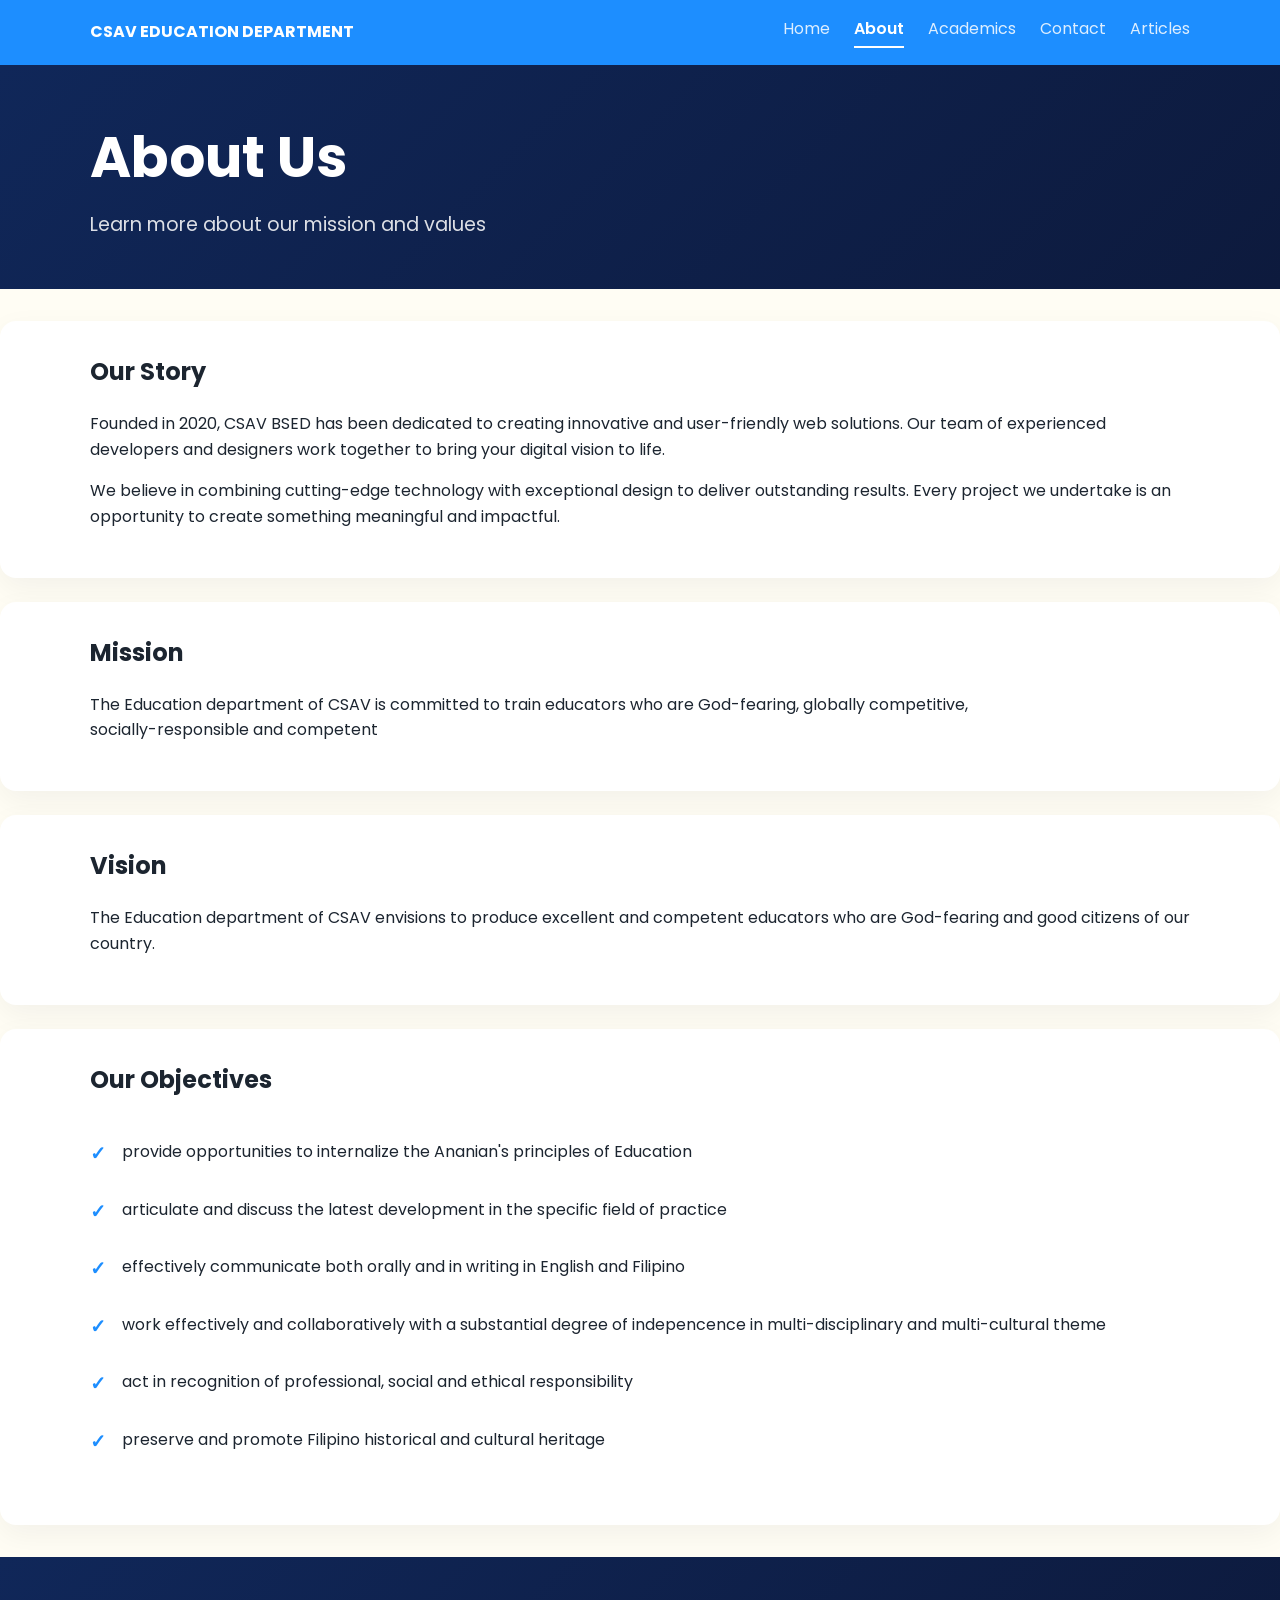
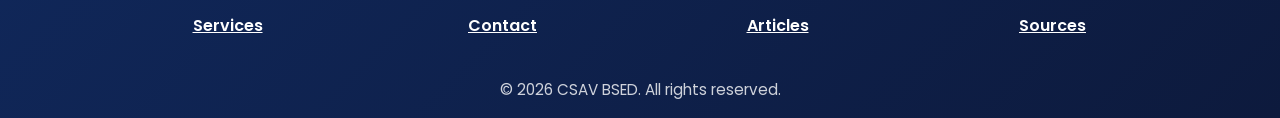
==== Webdesign/about.html @ c7658f89 "ADDED FOOTER AND EDITED THE HOMEPAGR" ====
<!DOCTYPE html>
<html lang="en">
<head>
  <meta charset="UTF-8" />
  <meta name="viewport" content="width=device-width, initial-scale=1.0" />
  
  <title>About Us | CSAV BSED</title>
  <link rel="stylesheet" href="styles.css" />
</head>
<body>


  <header class="header">
    <div class="container header__inner">
      <a href="index.html" class="header__logo">CSAV EDUCATION DEPARTMENT</a>
      <nav class="header__nav">
        <a href="index.html">Home</a>
        <a href="about.html" class="active">About</a>
        <a href="academics.html">Academics</a>
        <a href="contact.html">Contact</a>
        <a href="articles.html">Articles</a>
      </nav>
    </div>
  </header>

  <main>
    <section class="page-hero">
      <div class="container">
        <h1>About Us</h1>
        <p class="page-hero__subtitle">Learn more about our mission and values</p>
      </div>
    </section>

    <section class="section">
      <div class="container">
        <h2>Our Story</h2>
        <p>Founded in 2020, CSAV BSED has been dedicated to creating innovative and user-friendly web solutions. Our team of experienced developers and designers work together to bring your digital vision to life.</p>
        <p>We believe in combining cutting-edge technology with exceptional design to deliver outstanding results. Every project we undertake is an opportunity to create something meaningful and impactful.</p>
      </div>
    </section>

    <section class="section">
      <div class="container">
        <h2>Mission</h2>
        <p>The Education department of CSAV is committed to train educators who are God-fearing, globally competitive,<br> socially-responsible and competent</p>
      </div>
    </section>



    <section class="section">
      <div class="container">
        <h2>Vision</h2>
        <p>The Education department of CSAV envisions to produce excellent and competent educators who are God-fearing and good citizens of our country.</p>
      </div>
    </section>
  </main>

      <section class="section">
      <div class="container">
        <h2>Our Objectives</h2>
        <ul class="values-list">
          <li>provide opportunities to internalize the Ananian's principles of Education</li>
          <li>articulate and discuss the latest development in the specific field of practice</li>
          <li>effectively communicate both orally and in writing in English and Filipino</li>
          <li> work effectively and collaboratively with a substantial degree of indepencence in multi-disciplinary and multi-cultural theme
</li>
<li>act in recognition of professional, social and ethical responsibility</li>
<li>preserve and promote Filipino historical and cultural heritage</li>
        </ul>
      </div>
    </section>

  <footer class="footer">
    <div class="container">
      <nav class="footer__nav" aria-label="Footer navigation">
        <a href="index.html#services">Services</a>
        <a href="contact.html">Contact</a>
        <a href="articles.html">Articles</a>
        <a href="sources.html">Sources</a>
      </nav>
      <p class="footer__copy">&copy; 2026 CSAV BSED. All rights reserved.</p>
    </div>
  </footer>
</body>
</html>
---- Webdesign/styles.css ----
@import url('https://fonts.googleapis.com/css2?family=Poppins:wght@400;600;700&display=swap');

:root {
  --bg: #FFFDF4;
  --surface: #ffffff;
  --text: #1c2530;
  --muted: #6b7280;
  --accent: #1D8EFF;
  --secondary: #102759;
}

* {
  box-sizing: border-box;
}

body {
  margin: 0;
  font-family: 'Poppins', 'Futura', -apple-system, BlinkMacSystemFont, sans-serif;
  background: var(--bg);
  color: var(--text);
  line-height: 1.6;
}

.container {
  width: min(1100px, calc(100% - 2rem));
  margin: 0 auto;
}


.header {
  background: var(--accent);
  border-bottom: 1px solid var(--accent);
  position: sticky;
  top: 0;
  z-index: 10;
}

.header__inner {
  display: flex;
  align-items: center;
  justify-content: space-between;
  padding: 1rem 0;
}

.header__logo {
  font-weight: 700;
  color: #ffffff;
  text-decoration: none;
}

.header__nav {
  display: flex;
  gap: 1.5rem;
}

.header__nav a {
  color: rgba(255, 255, 255, 0.85);
  text-decoration: none;
  transition: color 0.2s ease;
}

.header__nav a:hover {
  color: #ffffff;
}

.header__nav a.active {
  color: #ffffff;
  font-weight: 600;
  border-bottom: 2px solid #ffffff;
  padding-bottom: 0.25rem;
}

.hero {
  padding: 5rem 0 3rem;
  text-align: center;
}

.hero h1 {
  margin: 0 0 1rem;
  font-size: clamp(2.5rem, 5vw, 4rem);
}

.hero__subtitle {
  margin: 0 0 1.5rem;
  font-size: 1.5rem;
  color: var(--accent);
  font-weight: 600;
}

.hero__description {
  color: var(--muted);
  max-width: 720px;
  margin: 0 auto 1rem;
  font-size: 1.1rem;
}

.hero__body {
  color: var(--muted);
  max-width: 720px;
  margin: 0 auto;
  font-size: 1rem;
  line-height: 1.8;
}

.banner-carousel {
  width: 100%;
  position: relative;
  overflow: hidden;
}

.carousel-container {
  position: relative;
  width: 100%;
  max-height: 600px;
  background: #000;
}

.carousel-slide {
  display: none;
  width: 100%;
  animation: fadeIn 0.8s ease-in-out;
}

.carousel-slide.active {
  display: block;
}

.carousel-slide img {
  width: 100%;
  height: 600px;
  object-fit: cover;
  display: block;
}

@keyframes fadeIn {
  from {
    opacity: 0;
  }
  to {
    opacity: 1;
  }
}

.carousel-control {
  position: absolute;
  top: 50%;
  transform: translateY(-50%);
  background: rgba(255, 255, 255, 0.7);
  color: #000;
  border: none;
  font-size: 1.5rem;
  padding: 1rem 1.2rem;
  cursor: pointer;
  user-select: none;
  transition: background-color 0.3s ease;
  z-index: 5;
}

.carousel-control:hover {
  background: rgba(255, 255, 255, 0.9);
}

.carousel-prev {
  left: 1rem;
}

.carousel-next {
  right: 1rem;
}

.carousel-indicators {
  position: absolute;
  bottom: 1.5rem;
  left: 50%;
  transform: translateX(-50%);
  display: flex;
  gap: 0.75rem;
  z-index: 5;
}

.dot {
  width: 12px;
  height: 12px;
  border-radius: 50%;
  background: rgba(255, 255, 255, 0.6);
  cursor: pointer;
  transition: background-color 0.3s ease;
}

.dot.active {
  background: rgba(255, 255, 255, 1);
}

.section {
  background: var(--surface);
  margin: 1.5rem 0;
  padding: 2rem;
  border-radius: 16px;
  box-shadow: 0 10px 30px rgba(15, 23, 42, 0.05);
}

.section h2 {
  margin-top: 0;
}

.page-hero,
.footer {
  background: linear-gradient(135deg, var(--secondary) 0%, #0d1a3d 100%);
  color: white;
  padding: 3rem 0;
}

.page-hero {
  margin-bottom: 2rem;
}

.page-hero h1 {
  margin: 0 0 0.5rem;
  font-size: clamp(2rem, 5vw, 3.5rem);
  color: white;
}

.page-hero__subtitle {
  margin: 0;
  font-size: 1.2rem;
  opacity: 0.95;
  font-weight: 400;
  color: rgba(255, 255, 255, 0.9);
}

.values-list {
  list-style: none;
  padding: 0;
  margin: 1.5rem 0;
}

.values-list li {
  padding: 1rem 0;
  padding-left: 2rem;
  position: relative;
}

.values-list li::before {
  content: '✓';
  position: absolute;
  left: 0;
  color: var(--accent);
  font-weight: bold;
  font-size: 1.2rem;
}

.contact-content {
  display: grid;
  grid-template-columns: 2fr 1fr;
  gap: 3rem;
}

.contact-form-wrapper {
  background: var(--surface);
  padding: 2rem;
  border-radius: 8px;
  box-shadow: 0 2px 8px rgba(0, 0, 0, 0.05);
}

.contact-form {
  display: flex;
  flex-direction: column;
  gap: 1.5rem;
}

.form-group {
  display: flex;
  flex-direction: column;
}

.form-group label {
  margin-bottom: 0.5rem;
  font-weight: 600;
  color: var(--text);
}

.form-group input,
.form-group textarea {
  padding: 0.75rem;
  border: 1px solid #e5e7eb;
  border-radius: 8px;
  font-family: inherit;
  font-size: 0.95rem;
  transition: border-color 0.2s ease;
}

.form-group input:focus,
.form-group textarea:focus {
  outline: none;
  border-color: var(--accent);
  box-shadow: 0 0 0 3px rgba(37, 99, 235, 0.1);
}

.contact-info {
  background: var(--surface);
  padding: 2rem;
  border-radius: 8px;
  box-shadow: 0 2px 8px rgba(0, 0, 0, 0.05);
}

.contact-info h2 {
  margin-top: 0;
}

.contact-detail {
  margin-bottom: 2rem;
}

.contact-detail h3 {
  margin: 0 0 0.5rem;
  color: var(--accent);
  font-size: 1rem;
}

.contact-detail p {
  margin: 0;
  color: var(--muted);
}

.contact-detail a {
  color: var(--accent);
  text-decoration: none;
}

.contact-detail a:hover {
  text-decoration: underline;
}

.btn {
  padding: 0.75rem 1.5rem;
  border: none;
  border-radius: 8px;
  font-weight: 600;
  cursor: pointer;
  transition: all 0.2s ease;
  display: inline-block;
  text-align: center;
}

.btn--primary {
  background: var(--accent);
  color: white;
}

.btn--primary:hover {
  background-color: var(--secondary);
  transform: translateY(-2px);
  box-shadow: 0 4px 12px rgba(16, 39, 89, 0.3);
}

.articles-wrapper {
  display: grid;
  grid-template-columns: 250px 1fr;
  gap: 2rem;
  margin: 2rem 0;
}

.articles-sidebar {
  background: var(--surface);
  padding: 1.5rem;
  border-radius: 8px;
  height: fit-content;
  box-shadow: 0 2px 8px rgba(0, 0, 0, 0.05);
}

.articles-sidebar h3 {
  margin-top: 0;
  font-size: 1.1rem;
}

.articles-nav__list {
  list-style: none;
  padding: 0;
  margin: 0;
}

.articles-nav__link {
  display: block;
  padding: 0.75rem 0;
  color: var(--muted);
  text-decoration: none;
  transition: color 0.2s ease;
  border-left: 3px solid transparent;
  padding-left: 0.75rem;
}

.articles-nav__link:hover,
.articles-nav__link.active {
  color: var(--accent);
  border-left-color: var(--accent);
}

.articles-sidebar__section {
  margin-top: 2rem;
  padding-top: 2rem;
  border-top: 1px solid #e5e7eb;
}

.recent-posts {
  list-style: none;
  padding: 0;
  margin: 0;
}

.recent-posts li {
  margin-bottom: 0.75rem;
}

.recent-posts a {
  color: var(--accent);
  text-decoration: none;
  font-size: 0.9rem;
  transition: color 0.2s ease;
}

.recent-posts a:hover {
  color: #1d4ed8;
}

.articles-main {
  display: flex;
  flex-direction: column;
  gap: 1.5rem;
}

.article-card {
  background: var(--surface);
  padding: 2rem;
  border-radius: 8px;
  box-shadow: 0 2px 8px rgba(0, 0, 0, 0.05);
  transition: box-shadow 0.2s ease, transform 0.2s ease;
}

.article-card:hover {
  box-shadow: 0 8px 16px rgba(0, 0, 0, 0.1);
  transform: translateY(-2px);
}

.article-card__header {
  margin-bottom: 1rem;
}

.article-card__title {
  margin: 0 0 0.5rem;
  font-size: 1.5rem;
  color: var(--text);
}

.article-card__meta {
  display: flex;
  gap: 1rem;
  font-size: 0.85rem;
}

.article-card__date {
  color: var(--muted);
}

.article-card__category {
  background: rgba(37, 99, 235, 0.1);
  color: var(--accent);
  padding: 0.25rem 0.75rem;
  border-radius: 4px;
  font-weight: 600;
}

.article-card__excerpt {
  color: var(--muted);
  margin: 1rem 0;
  line-height: 1.7;
}

.article-card__link {
  color: var(--accent);
  text-decoration: none;
  font-weight: 600;
  transition: color 0.2s ease;
}

.article-card__link:hover {
  color: #1d4ed8;
}

.sources-list {
  list-style: none;
  margin: 1.5rem 0 0;
  padding: 0;
}

.sources-list li {
  border-bottom: 1px solid rgba(15, 23, 42, 0.12);
  padding: 1rem 0;
}

.sources-list li:last-child {
  border-bottom: none;
}

.sources-list strong {
  display: block;
  color: var(--text);
  margin-bottom: 0.35rem;
}

.sources-list span {
  color: var(--muted);
  line-height: 1.6;
}

.footer {
  margin-top: 2rem;
  position: relative;
  padding-bottom: 4.5rem;
}

.footer__nav {
  display: flex;
  justify-content: space-evenly;
  flex-wrap: wrap;
  width: 100%;
}

.footer__nav a {
  color: white;
  flex: 1;
  font-weight: 600;
  padding: 0.5rem 0;
  text-align: center;
  text-decoration: underline;
  transition: color 0.2s ease, opacity 0.2s ease;
}

.footer__nav a:hover {
  color: var(--accent);
  opacity: 0.9;
}

.footer__copy {
  position: absolute;
  bottom: 0;
  left: 0;
  width: 100%;
  margin: 0;
  padding-bottom: 1rem;
  text-align: center;
  color: rgba(255, 255, 255, 0.8);
  font-size: 0.95rem;
}

@media (max-width: 720px) {
  .header__nav {
    flex-wrap: wrap;
    justify-content: center;
  }

  .header__nav a {
    font-size: 0.9rem;
  }

  .header__nav a.active {
    border-bottom: none;
  }

  .footer__nav {
    gap: 0.75rem;
  }

  .footer__nav a {
    flex: 1 1 40%;
  }

  .section {
    padding: 1.5rem;
  }

  .carousel-slide img {
    height: 400px;
  }

  .carousel-control {
    padding: 0.75rem 1rem;
    font-size: 1.2rem;
  }

  .contact-content {
    grid-template-columns: 1fr;
    gap: 2rem;
  }

  .articles-wrapper {
    grid-template-columns: 1fr;
  }

  .articles-sidebar {
    order: 2;
  }

  .articles-main {
    order: 1;
  }

  .article-card {
    padding: 1.5rem;
  }

  .article-card__title {
    font-size: 1.2rem;
  }
}
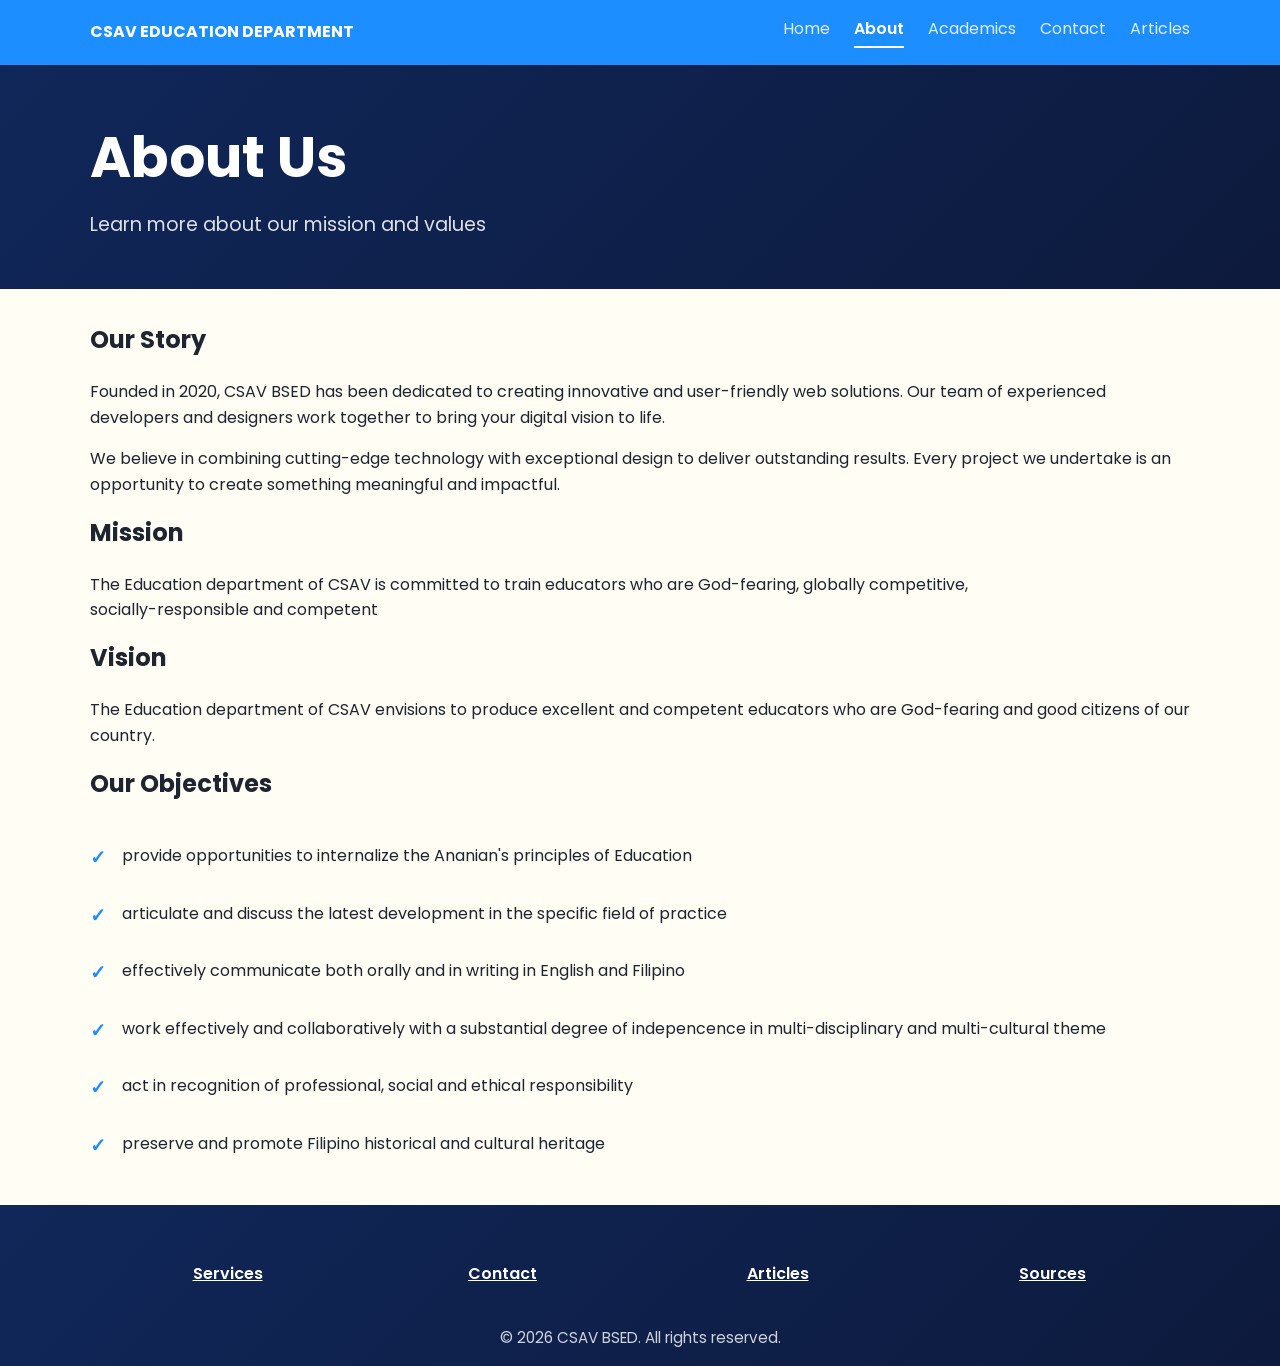
==== commit 8f43e351: "added new files" ====
--- a/Webdesign/about.html
+++ b/Webdesign/about.html
@@ -16,7 +16,7 @@
       <nav class="header__nav">
         <a href="index.html">Home</a>
         <a href="about.html" class="active">About</a>
-        <a href="academics.html">Academics</a>
+        <a href="academics.html">Academics</a>
         <a href="contact.html">Contact</a>
         <a href="articles.html">Articles</a>
       </nav>
@@ -71,16 +71,16 @@
       </div>
     </section>
 
-  <footer class="footer">
-    <div class="container">
-      <nav class="footer__nav" aria-label="Footer navigation">
-        <a href="index.html#services">Services</a>
-        <a href="contact.html">Contact</a>
-        <a href="articles.html">Articles</a>
-        <a href="sources.html">Sources</a>
-      </nav>
-      <p class="footer__copy">&copy; 2026 CSAV BSED. All rights reserved.</p>
-    </div>
-  </footer>
+  <footer class="footer">
+    <div class="container">
+      <nav class="footer__nav" aria-label="Footer navigation">
+        <a href="index.html#services">Services</a>
+        <a href="contact.html">Contact</a>
+        <a href="articles.html">Articles</a>
+        <a href="sources.html">Sources</a>
+      </nav>
+      <p class="footer__copy">&copy; 2026 CSAV BSED. All rights reserved.</p>
+    </div>
+  </footer>
 </body>
 </html>
--- a/Webdesign/styles.css
+++ b/Webdesign/styles.css
@@ -71,27 +71,44 @@
 }
 
 .hero {
-  padding: 5rem 0 3rem;
+  position: relative;
+  overflow: hidden;
+  padding: 6rem 0 4rem;
   text-align: center;
+  background:
+    linear-gradient(rgba(16, 39, 89, 0.68), rgba(16, 39, 89, 0.68)),
+    url('img/6945652_orig.jpg') center / cover no-repeat;
+  color: #ffffff;
 }
 
 .hero h1 {
   margin: 0 0 1rem;
   font-size: clamp(2.5rem, 5vw, 4rem);
-}
+  text-shadow: 0 2px 12px rgba(0, 0, 0, 0.568);
+  text-align: left;
+  margin-left: 0%;
+}
+
 
 .hero__subtitle {
   margin: 0 0 1.5rem;
   font-size: 1.5rem;
-  color: var(--accent);
-  font-weight: 600;
+  color: #ffffff;
+  font-weight: 600;
+  text-shadow: 0 2px 10px rgba(0, 0, 0, 0.568);
+  text-align: left;
+  margin-left: 0%;
 }
 
 .hero__description {
-  color: var(--muted);
+  color: rgba(255, 255, 255, 0.92);
   max-width: 720px;
   margin: 0 auto 1rem;
   font-size: 1.1rem;
+  text-shadow: 0 2px 8px rgba(0, 0, 0, 0.568);
+  float: left;
+  text-align: left;
+  margin-left: 0%;
 }
 
 .hero__body {
@@ -100,104 +117,14 @@
   margin: 0 auto;
   font-size: 1rem;
   line-height: 1.8;
-}
-
-.banner-carousel {
-  width: 100%;
-  position: relative;
-  overflow: hidden;
-}
-
-.carousel-container {
-  position: relative;
-  width: 100%;
-  max-height: 600px;
-  background: #000;
-}
-
-.carousel-slide {
-  display: none;
-  width: 100%;
-  animation: fadeIn 0.8s ease-in-out;
-}
-
-.carousel-slide.active {
-  display: block;
-}
-
-.carousel-slide img {
-  width: 100%;
-  height: 600px;
-  object-fit: cover;
-  display: block;
-}
-
-@keyframes fadeIn {
-  from {
-    opacity: 0;
-  }
-  to {
-    opacity: 1;
-  }
-}
-
-.carousel-control {
-  position: absolute;
-  top: 50%;
-  transform: translateY(-50%);
-  background: rgba(255, 255, 255, 0.7);
-  color: #000;
-  border: none;
-  font-size: 1.5rem;
-  padding: 1rem 1.2rem;
-  cursor: pointer;
-  user-select: none;
-  transition: background-color 0.3s ease;
-  z-index: 5;
-}
-
-.carousel-control:hover {
-  background: rgba(255, 255, 255, 0.9);
-}
-
-.carousel-prev {
-  left: 1rem;
-}
-
-.carousel-next {
-  right: 1rem;
-}
-
-.carousel-indicators {
-  position: absolute;
-  bottom: 1.5rem;
-  left: 50%;
-  transform: translateX(-50%);
-  display: flex;
-  gap: 0.75rem;
-  z-index: 5;
-}
-
-.dot {
-  width: 12px;
-  height: 12px;
-  border-radius: 50%;
-  background: rgba(255, 255, 255, 0.6);
-  cursor: pointer;
-  transition: background-color 0.3s ease;
-}
-
-.dot.active {
-  background: rgba(255, 255, 255, 1);
-}
-
-.section {
+   
+}
+
+ .P1 {
   background: var(--surface);
-  margin: 1.5rem 0;
-  padding: 2rem;
-  border-radius: 16px;
-  box-shadow: 0 10px 30px rgba(15, 23, 42, 0.05);
-}
+  padding: 3rem 0;
+}
+
 
 .section h2 {
   margin-top: 0;
@@ -482,41 +409,41 @@
   transition: color 0.2s ease;
 }
 
-.article-card__link:hover {
-  color: #1d4ed8;
-}
-
-.sources-list {
-  list-style: none;
-  margin: 1.5rem 0 0;
-  padding: 0;
-}
-
-.sources-list li {
-  border-bottom: 1px solid rgba(15, 23, 42, 0.12);
-  padding: 1rem 0;
-}
-
-.sources-list li:last-child {
-  border-bottom: none;
-}
-
-.sources-list strong {
-  display: block;
-  color: var(--text);
-  margin-bottom: 0.35rem;
-}
-
-.sources-list span {
-  color: var(--muted);
-  line-height: 1.6;
-}
-
-.footer {
-  margin-top: 2rem;
-  position: relative;
-  padding-bottom: 4.5rem;
-}
+.article-card__link:hover {
+  color: #1d4ed8;
+}
+
+.sources-list {
+  list-style: none;
+  margin: 1.5rem 0 0;
+  padding: 0;
+}
+
+.sources-list li {
+  border-bottom: 1px solid rgba(15, 23, 42, 0.12);
+  padding: 1rem 0;
+}
+
+.sources-list li:last-child {
+  border-bottom: none;
+}
+
+.sources-list strong {
+  display: block;
+  color: var(--text);
+  margin-bottom: 0.35rem;
+}
+
+.sources-list span {
+  color: var(--muted);
+  line-height: 1.6;
+}
+
+.footer {
+  margin-top: 2rem;
+  position: relative;
+  padding-bottom: 4.5rem;
+}
 
 .footer__nav {
   display: flex;
@@ -535,24 +462,24 @@
   transition: color 0.2s ease, opacity 0.2s ease;
 }
 
-.footer__nav a:hover {
-  color: var(--accent);
-  opacity: 0.9;
-}
-
-.footer__copy {
-  position: absolute;
-  bottom: 0;
-  left: 0;
-  width: 100%;
-  margin: 0;
-  padding-bottom: 1rem;
-  text-align: center;
-  color: rgba(255, 255, 255, 0.8);
-  font-size: 0.95rem;
-}
-
-@media (max-width: 720px) {
+.footer__nav a:hover {
+  color: var(--accent);
+  opacity: 0.9;
+}
+
+.footer__copy {
+  position: absolute;
+  bottom: 0;
+  left: 0;
+  width: 100%;
+  margin: 0;
+  padding-bottom: 1rem;
+  text-align: center;
+  color: rgba(255, 255, 255, 0.8);
+  font-size: 0.95rem;
+}
+
+@media (max-width: 720px) {
   .header__nav {
     flex-wrap: wrap;
     justify-content: center;
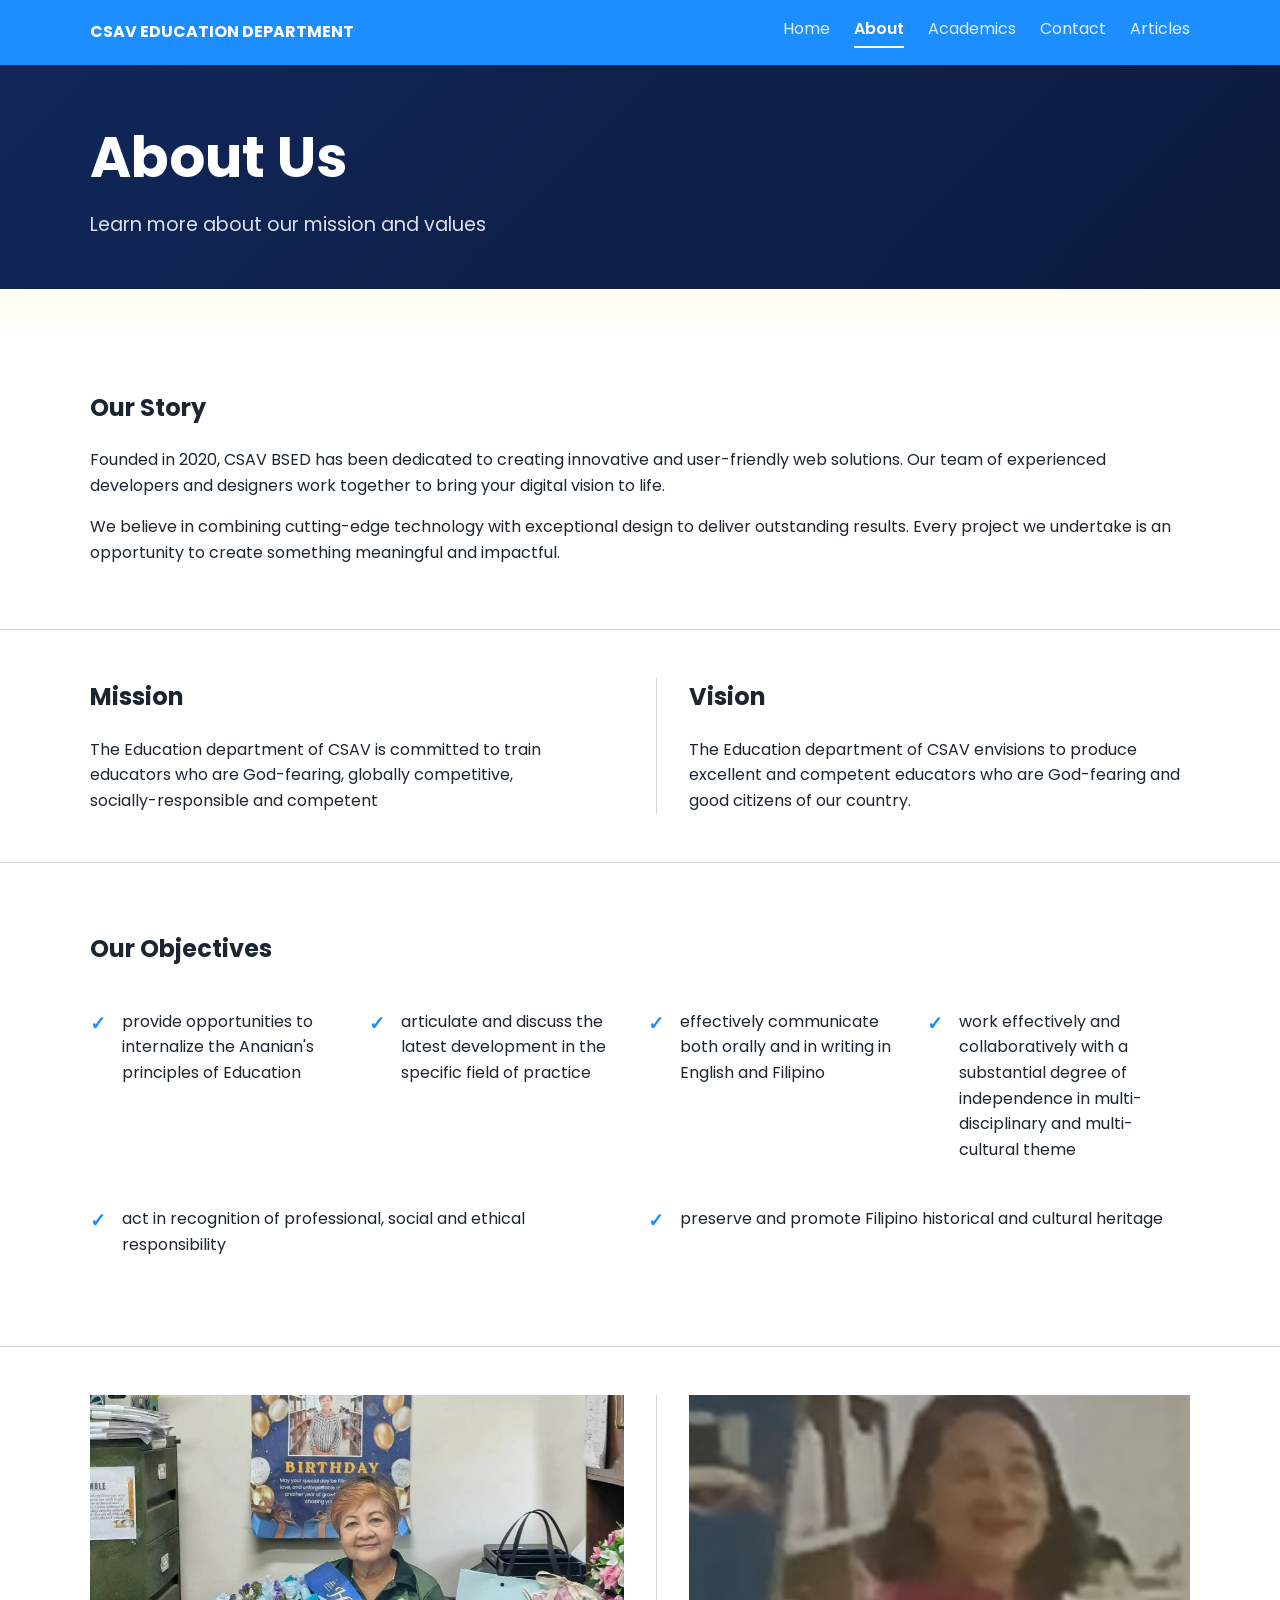
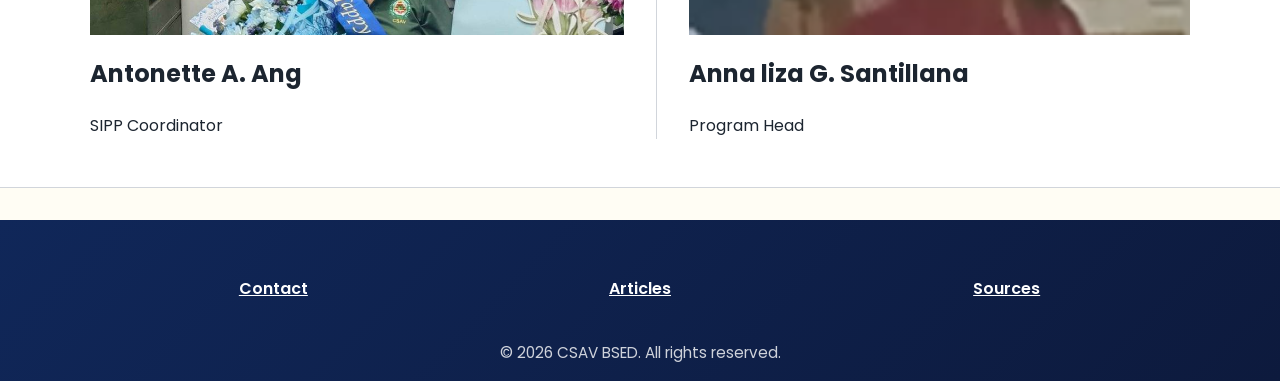
==== commit 3570a943: "created a gallery containing images of an outreach program" ====
--- a/Webdesign/about.html
+++ b/Webdesign/about.html
@@ -31,7 +31,7 @@
       </div>
     </section>
 
-    <section class="section">
+    <section class="P1">
       <div class="container">
         <h2>Our Story</h2>
         <p>Founded in 2020, CSAV BSED has been dedicated to creating innovative and user-friendly web solutions. Our team of experienced developers and designers work together to bring your digital vision to life.</p>
@@ -39,42 +39,54 @@
       </div>
     </section>
 
-    <section class="section">
-      <div class="container">
-        <h2>Mission</h2>
-        <p>The Education department of CSAV is committed to train educators who are God-fearing, globally competitive,<br> socially-responsible and competent</p>
+    <section class="P1">
+      <div class="container about-columns">
+        <article class="about-column">
+          <h2>Mission</h2>
+          <p>The Education department of CSAV is committed to train educators who are God-fearing, globally competitive,<br> socially-responsible and competent</p>
+        </article>
+
+        <article class="about-column">
+          <h2>Vision</h2>
+          <p>The Education department of CSAV envisions to produce excellent and competent educators who are God-fearing and good citizens of our country.</p>
+        </article>
       </div>
     </section>
 
+    <section class="P1">
+      <div class="container">
+        <h2>Our Objectives</h2>
+        <ul class="values-list objectives-list">
+          <li>provide opportunities to internalize the Ananian's principles of Education</li>
+          <li>articulate and discuss the latest development in the specific field of practice</li>
+          <li>effectively communicate both orally and in writing in English and Filipino</li>
+          <li>work effectively and collaboratively with a substantial degree of independence in multi-disciplinary and multi-cultural theme</li>
+          <li>act in recognition of professional, social and ethical responsibility</li>
+          <li>preserve and promote Filipino historical and cultural heritage</li>
+        </ul>
+      </div>
+    </section>
 
+    <section class="P1">
+      <div class="container about-columns">
+        <article class="about-column image-text-card">
+          <img src="img/antonetteang.jpg" alt="CSAV school campus" />
+          <h2>Antonette A. Ang</h2>
+          <p>SIPP Coordinator</p>
+        </article>
 
-    <section class="section">
-      <div class="container">
-        <h2>Vision</h2>
-        <p>The Education department of CSAV envisions to produce excellent and competent educators who are God-fearing and good citizens of our country.</p>
+        <article class="about-column image-text-card">
+          <img src="img/analiza.png" alt="CSAV school campus" />
+          <h2>Anna liza G. Santillana</h2>
+          <p>Program Head</p>
+        </article>
       </div>
     </section>
   </main>
 
-      <section class="section">
-      <div class="container">
-        <h2>Our Objectives</h2>
-        <ul class="values-list">
-          <li>provide opportunities to internalize the Ananian's principles of Education</li>
-          <li>articulate and discuss the latest development in the specific field of practice</li>
-          <li>effectively communicate both orally and in writing in English and Filipino</li>
-          <li> work effectively and collaboratively with a substantial degree of indepencence in multi-disciplinary and multi-cultural theme
-</li>
-<li>act in recognition of professional, social and ethical responsibility</li>
-<li>preserve and promote Filipino historical and cultural heritage</li>
-        </ul>
-      </div>
-    </section>
-
   <footer class="footer">
     <div class="container">
       <nav class="footer__nav" aria-label="Footer navigation">
-        <a href="index.html#services">Services</a>
         <a href="contact.html">Contact</a>
         <a href="articles.html">Articles</a>
         <a href="sources.html">Sources</a>
--- a/Webdesign/styles.css
+++ b/Webdesign/styles.css
@@ -123,6 +123,77 @@
  .P1 {
   background: var(--surface);
   padding: 3rem 0;
+  border-bottom: 1px solid #d1d5db;
+  
+}
+
+.section {
+  border-bottom: 1px solid #d1d5db;
+}
+
+.about-columns {
+  display: grid;
+  grid-template-columns: repeat(2, 1fr);
+  gap: 2rem;
+}
+
+.about-column h2 {
+  margin-top: 0;
+}
+
+.about-column + .about-column {
+  border-left: 1px solid #d1d5db;
+  padding-left: 2rem;
+}
+
+.about-column p {
+  margin-bottom: 0;
+}
+
+.objectives-list {
+  display: flex;
+  flex-wrap: wrap;
+  gap: 0.75rem 1rem;
+}
+
+.objectives-list li {
+  flex: 1 1 220px;
+  padding-top: 0.25rem;
+  padding-bottom: 0.25rem;
+}
+
+.image-text-section {
+  display: grid;
+  grid-template-columns: 1fr 1fr;
+  gap: 2rem;
+  align-items: center;
+}
+
+.image-text-section__image img {
+  display: block;
+  width: 100%;
+  height: 320px;
+  object-fit: cover;
+}
+
+.image-text-section__content h2 {
+  margin-top: 0;
+}
+
+.image-text-section__content p {
+  margin-bottom: 0;
+}
+
+.image-text-card img {
+  display: block;
+  width: 100%;
+  height: 240px;
+  margin-bottom: 1.25rem;
+  object-fit: cover;
+}
+
+.image-text-card p {
+  margin-bottom: 0;
 }
 
 
@@ -479,12 +550,109 @@
   font-size: 0.95rem;
 }
 
+/* --- Outreach (Pinterest-style gallery) --- */
+.outreach-wrapper {
+  margin: 2rem 0;
+}
+
+.outreach-header {
+  margin-bottom: 1.25rem;
+}
+
+.outreach-gallery {
+  column-count: 3;
+  column-gap: 1.25rem;
+  width: 100%;
+  margin-left: auto;
+  margin-right: auto;
+  text-align: center;
+}
+
+/* Ensure cards/image blocks are centered inside each column */
+.outreach-card,
+.outreach-card__img {
+  margin-left: auto;
+  margin-right: auto;
+}
+
+
+
+
+
+.outreach-card {
+  display: inline-block;
+  width: 100%;
+  margin: 0 0 1.25rem;
+  background: var(--surface);
+  border-radius: 10px;
+  overflow: hidden;
+  box-shadow: 0 2px 10px rgba(0, 0, 0, 0.06);
+  break-inside: avoid;
+  -webkit-column-break-inside: avoid;
+}
+
+
+.outreach-card a {
+  color: inherit;
+  text-decoration: none;
+  display: block;
+}
+
+.outreach-card__img {
+  width: 100%;
+  height: auto;
+  display: block;
+  background: #f3f4f6;
+}
+
+.outreach-card__content {
+  padding: 0.75rem 0.9rem 1rem;
+}
+
+.outreach-card__title {
+  margin: 0 0 0.4rem;
+  font-size: 0.95rem;
+  line-height: 1.3;
+  color: var(--text);
+  font-weight: 700;
+}
+
+.outreach-card__meta {
+  display: flex;
+  gap: 0.6rem;
+  align-items: center;
+  font-size: 0.8rem;
+  color: var(--muted);
+}
+
+.outreach-pill {
+  background: rgba(29, 142, 255, 0.12);
+  color: var(--accent);
+  padding: 0.2rem 0.6rem;
+  border-radius: 999px;
+  font-weight: 600;
+}
+
+@media (max-width: 960px) {
+  .outreach-gallery {
+    column-count: 2;
+  }
+}
+
 @media (max-width: 720px) {
+  .outreach-gallery {
+    column-count: 1;
+  }
+
   .header__nav {
     flex-wrap: wrap;
     justify-content: center;
   }
 
+
+
+
+
   .header__nav a {
     font-size: 0.9rem;
   }
@@ -503,6 +671,25 @@
 
   .section {
     padding: 1.5rem;
+  }
+
+  .about-columns {
+    grid-template-columns: 1fr;
+  }
+
+  .about-column + .about-column {
+    border-left: 0;
+    border-top: 1px solid #d1d5db;
+    padding-left: 0;
+    padding-top: 2rem;
+  }
+
+  .image-text-section {
+    grid-template-columns: 1fr;
+  }
+
+  .image-text-section__image img {
+    height: 240px;
   }
 
   .carousel-slide img {
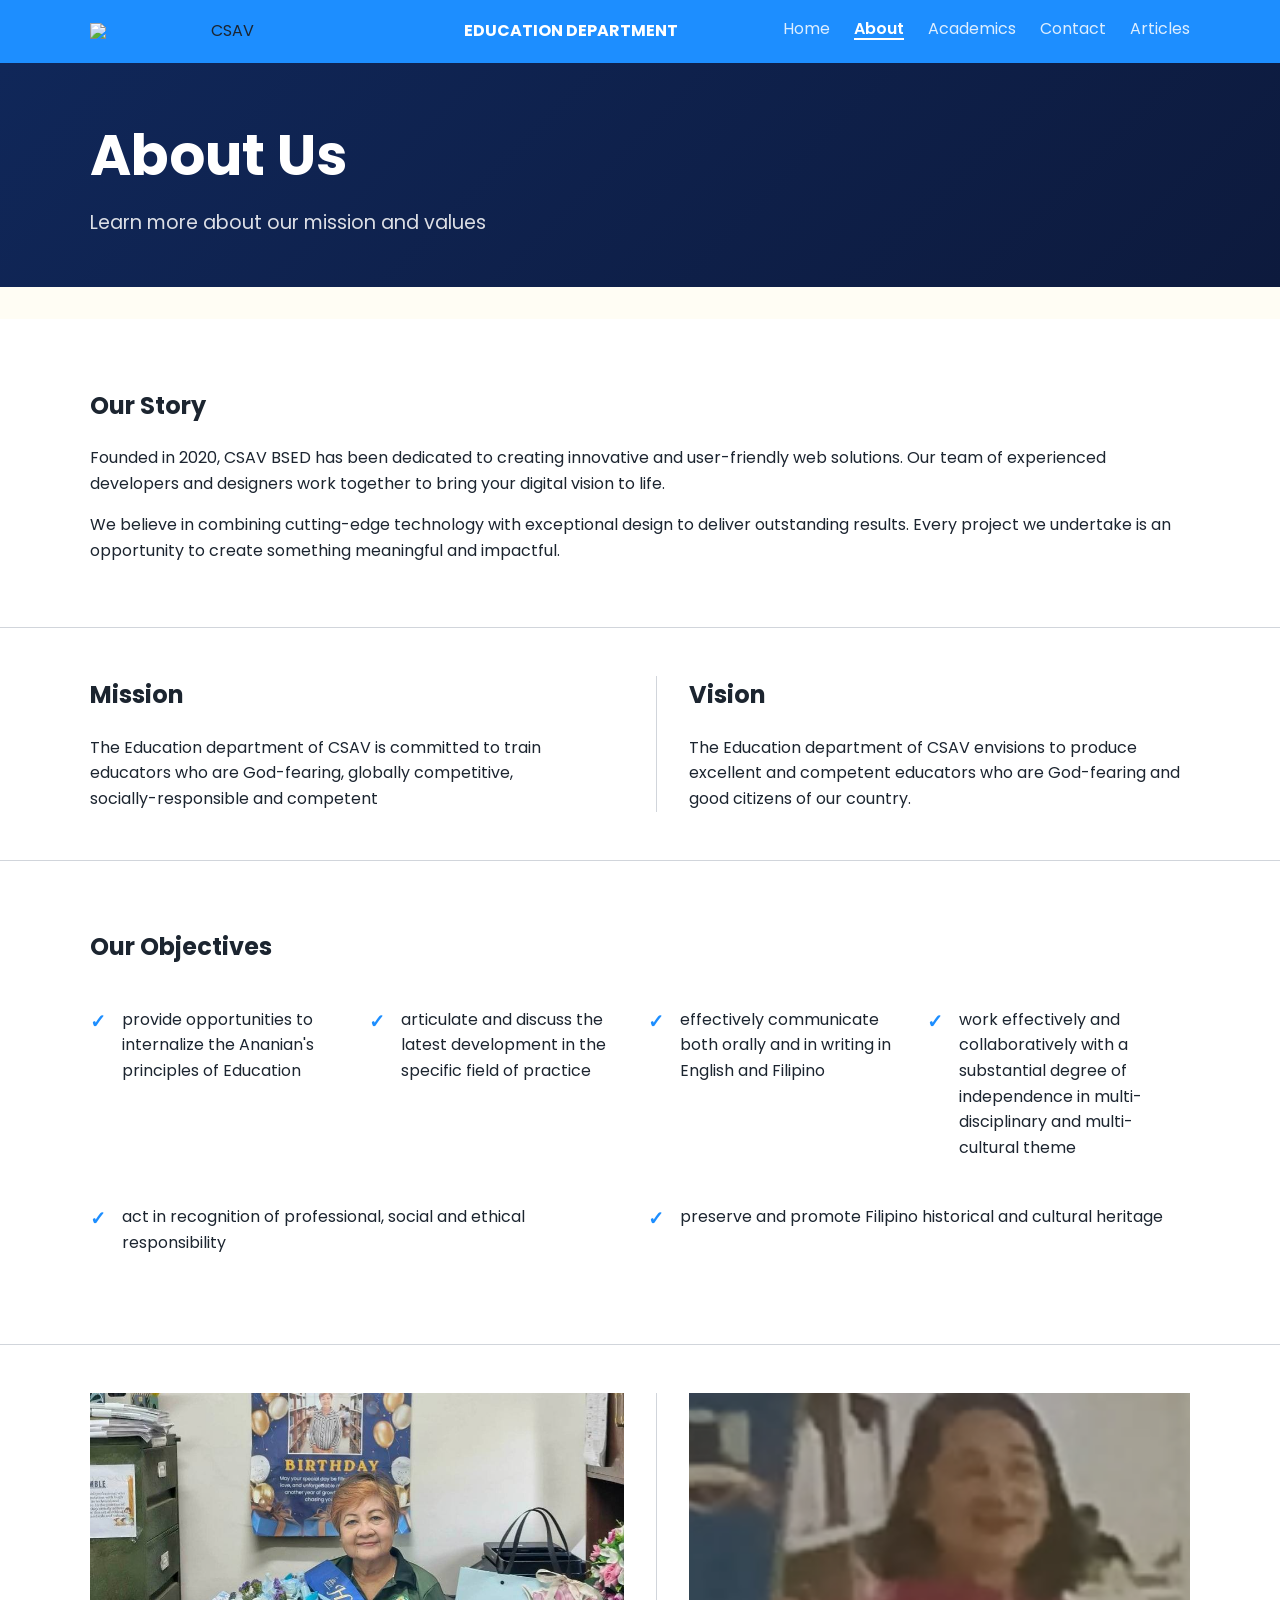
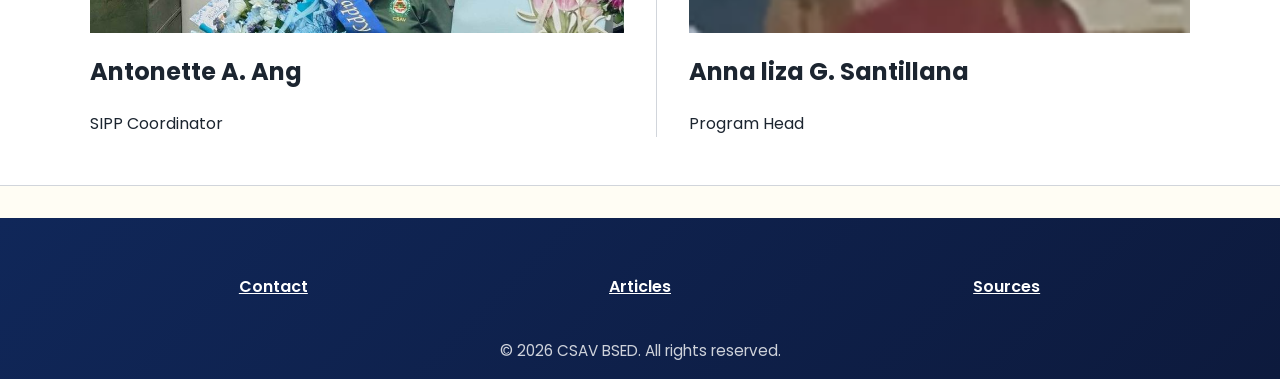
==== commit 6fb0bf37: "we changed the csav logo" ====
--- a/Webdesign/about.html
+++ b/Webdesign/about.html
@@ -12,7 +12,9 @@
 
   <header class="header">
     <div class="container header__inner">
-      <a href="index.html" class="header__logo">CSAV EDUCATION DEPARTMENT</a>
+      <img src="img/csavlogoo.jpg">
+      <abbr>CSAV</abbr><br>
+      <a href="index.html" class="header__logo">EDUCATION DEPARTMENT</a>
       <nav class="header__nav">
         <a href="index.html">Home</a>
         <a href="about.html" class="active">About</a>
--- a/Webdesign/styles.css
+++ b/Webdesign/styles.css
@@ -35,6 +35,8 @@
   z-index: 10;
 }
 
+
+
 .header__inner {
   display: flex;
   align-items: center;
@@ -63,12 +65,21 @@
   color: #ffffff;
 }
 
+.header__nav a {
+  padding-bottom: 0.25rem;
+}
+
 .header__nav a.active {
   color: #ffffff;
   font-weight: 600;
-  border-bottom: 2px solid #ffffff;
-  padding-bottom: 0.25rem;
-}
+  border-bottom: none;
+  text-decoration: underline;
+  text-decoration-thickness: 2px;
+  text-underline-offset: 0.25rem;
+}
+
+
+
 
 .hero {
   position: relative;
@@ -551,9 +562,7 @@
 }
 
 /* --- Outreach (Pinterest-style gallery) --- */
-.outreach-wrapper {
-  margin: 2rem 0;
-}
+
 
 .outreach-header {
   margin-bottom: 1.25rem;
@@ -583,12 +592,14 @@
   display: inline-block;
   width: 100%;
   margin: 0 0 1.25rem;
-  background: var(--surface);
+  background: var(--surface );
   border-radius: 10px;
   overflow: hidden;
-  box-shadow: 0 2px 10px rgba(0, 0, 0, 0.06);
+  box-shadow: 0 2px 20px rgba(0, 0, 0, 0.06);
   break-inside: avoid;
   -webkit-column-break-inside: avoid;
+  
+  
 }
 
 
@@ -599,7 +610,7 @@
 }
 
 .outreach-card__img {
-  width: 100%;
+  width: 93%;
   height: auto;
   display: block;
   background: #f3f4f6;
@@ -607,6 +618,17 @@
 
 .outreach-card__content {
   padding: 0.75rem 0.9rem 1rem;
+}
+
+
+
+.outreach-card__img {
+  width: 93%;
+  height: auto;
+  display: block;
+  background: #f3f4f6;
+  margin-top: 0;
+  vertical-align: top;
 }
 
 .outreach-card__title {
@@ -618,6 +640,7 @@
 }
 
 .outreach-card__meta {
+
   display: flex;
   gap: 0.6rem;
   align-items: center;
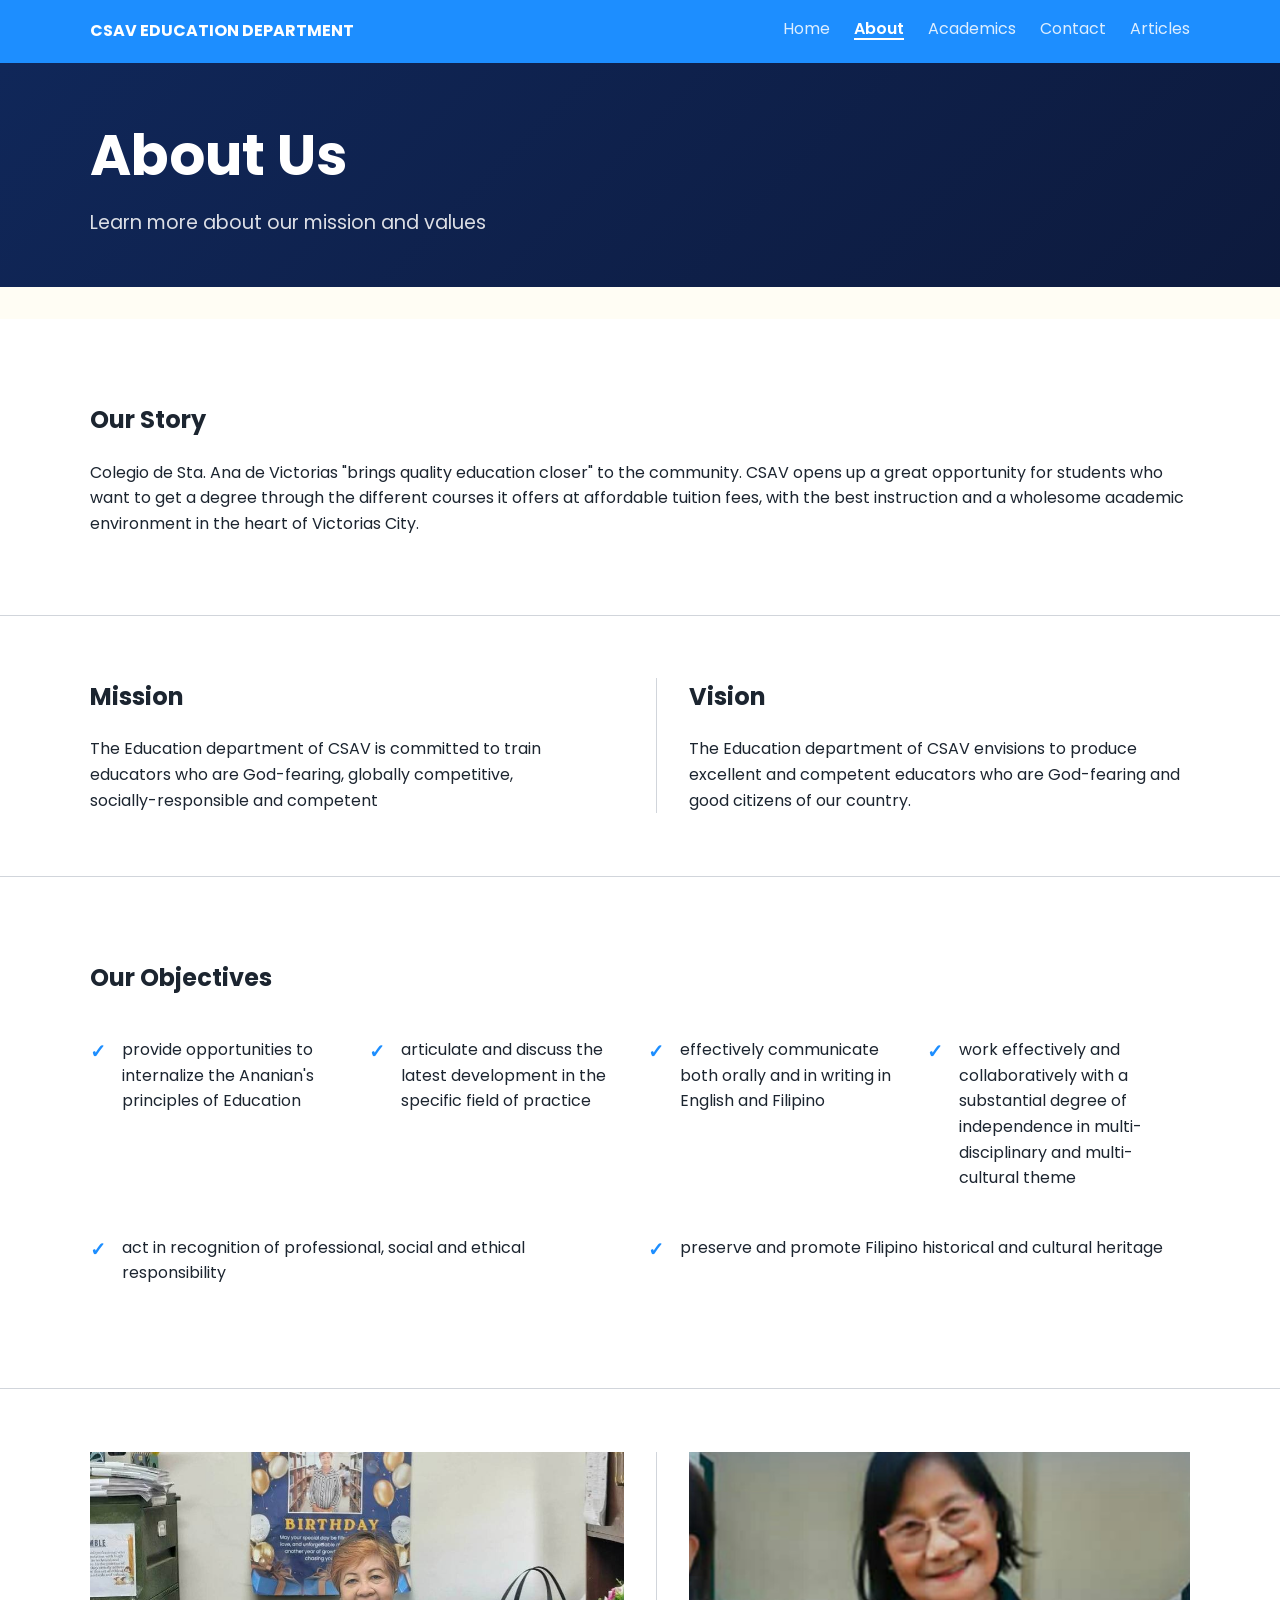
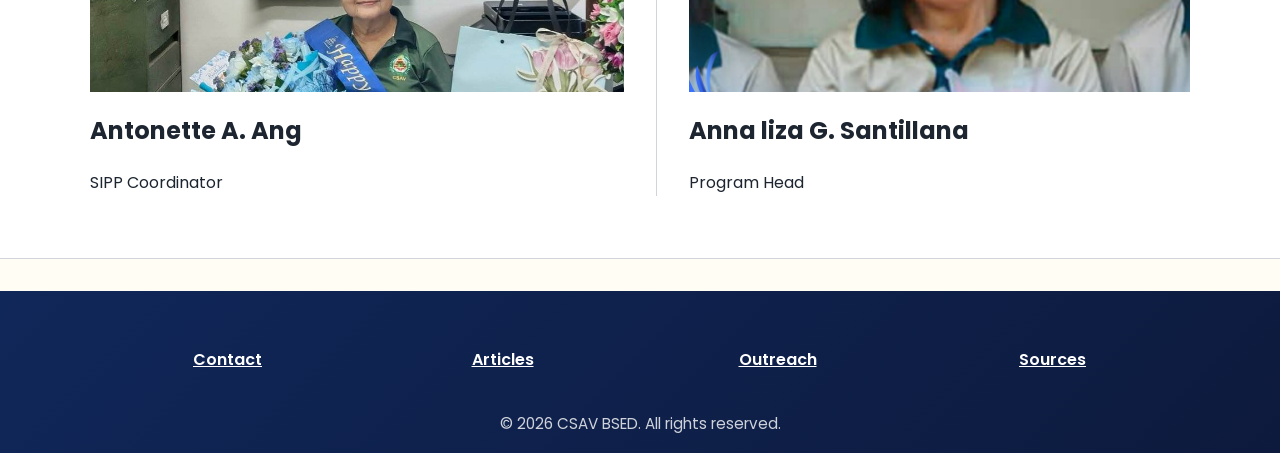
==== commit a242def6: "03-21-26" ====
--- a/Webdesign/about.html
+++ b/Webdesign/about.html
@@ -12,9 +12,7 @@
 
   <header class="header">
     <div class="container header__inner">
-      <img src="img/csavlogoo.jpg">
-      <abbr>CSAV</abbr><br>
-      <a href="index.html" class="header__logo">EDUCATION DEPARTMENT</a>
+      <a href="index.html" class="header__logo">CSAV EDUCATION DEPARTMENT</a>
       <nav class="header__nav">
         <a href="index.html">Home</a>
         <a href="about.html" class="active">About</a>
@@ -36,8 +34,7 @@
     <section class="P1">
       <div class="container">
         <h2>Our Story</h2>
-        <p>Founded in 2020, CSAV BSED has been dedicated to creating innovative and user-friendly web solutions. Our team of experienced developers and designers work together to bring your digital vision to life.</p>
-        <p>We believe in combining cutting-edge technology with exceptional design to deliver outstanding results. Every project we undertake is an opportunity to create something meaningful and impactful.</p>
+        <p>Colegio de Sta. Ana de Victorias "brings quality education closer" to the community. CSAV opens up a great opportunity for students who want to get a degree through the different courses it offers at affordable tuition fees, with the best instruction and a wholesome academic environment in the heart of Victorias City.</p>
       </div>
     </section>
 
@@ -78,7 +75,7 @@
         </article>
 
         <article class="about-column image-text-card">
-          <img src="img/analiza.png" alt="CSAV school campus" />
+          <img src="img/lyza.jpg  " alt="CSAV school campus" />
           <h2>Anna liza G. Santillana</h2>
           <p>Program Head</p>
         </article>
@@ -91,6 +88,7 @@
       <nav class="footer__nav" aria-label="Footer navigation">
         <a href="contact.html">Contact</a>
         <a href="articles.html">Articles</a>
+        <a href="outreach.html">Outreach</a>
         <a href="sources.html">Sources</a>
       </nav>
       <p class="footer__copy">&copy; 2026 CSAV BSED. All rights reserved.</p>
--- a/Webdesign/styles.css
+++ b/Webdesign/styles.css
@@ -24,6 +24,7 @@
 .container {
   width: min(1100px, calc(100% - 2rem));
   margin: 0 auto;
+ 
 }
 
 
@@ -34,8 +35,6 @@
   top: 0;
   z-index: 10;
 }
-
-
 
 .header__inner {
   display: flex;
@@ -131,12 +130,42 @@
    
 }
 
- .P1 {
+.mainH1 {
+  margin: 0 0 1rem;
+  font-size: clamp(2.5rem, 5vw, 4rem);
+  text-shadow: 0 2px 12px rgba(0, 0, 0, 0.568);
+  color: var(--secondary);
+}
+
+.mainAb {
+  margin: 0 0 1rem;
+  font-size: clamp(1rem, 3vw, 2rem);
+  text-shadow: 0 2px 12px rgba(0, 0, 0, 0.568);
+  color: var(--secondary);
+}
+
+.indeximg1 {
+  width: auto;
+  height: 500px;
+  margin-top: 1rem;
+  border-radius: 8px;
+}
+
+.indeximg2 {
+  width: auto;
+  height: 500px;
+  margin-top: 1rem;
+  border-radius: 8px;
+  margin-left: 1rem;
+}
+
+.P1 {
   background: var(--surface);
-  padding: 3rem 0;
+  padding: 3.9rem 0;
   border-bottom: 1px solid #d1d5db;
-  
-}
+;
+}
+
 
 .section {
   border-bottom: 1px solid #d1d5db;
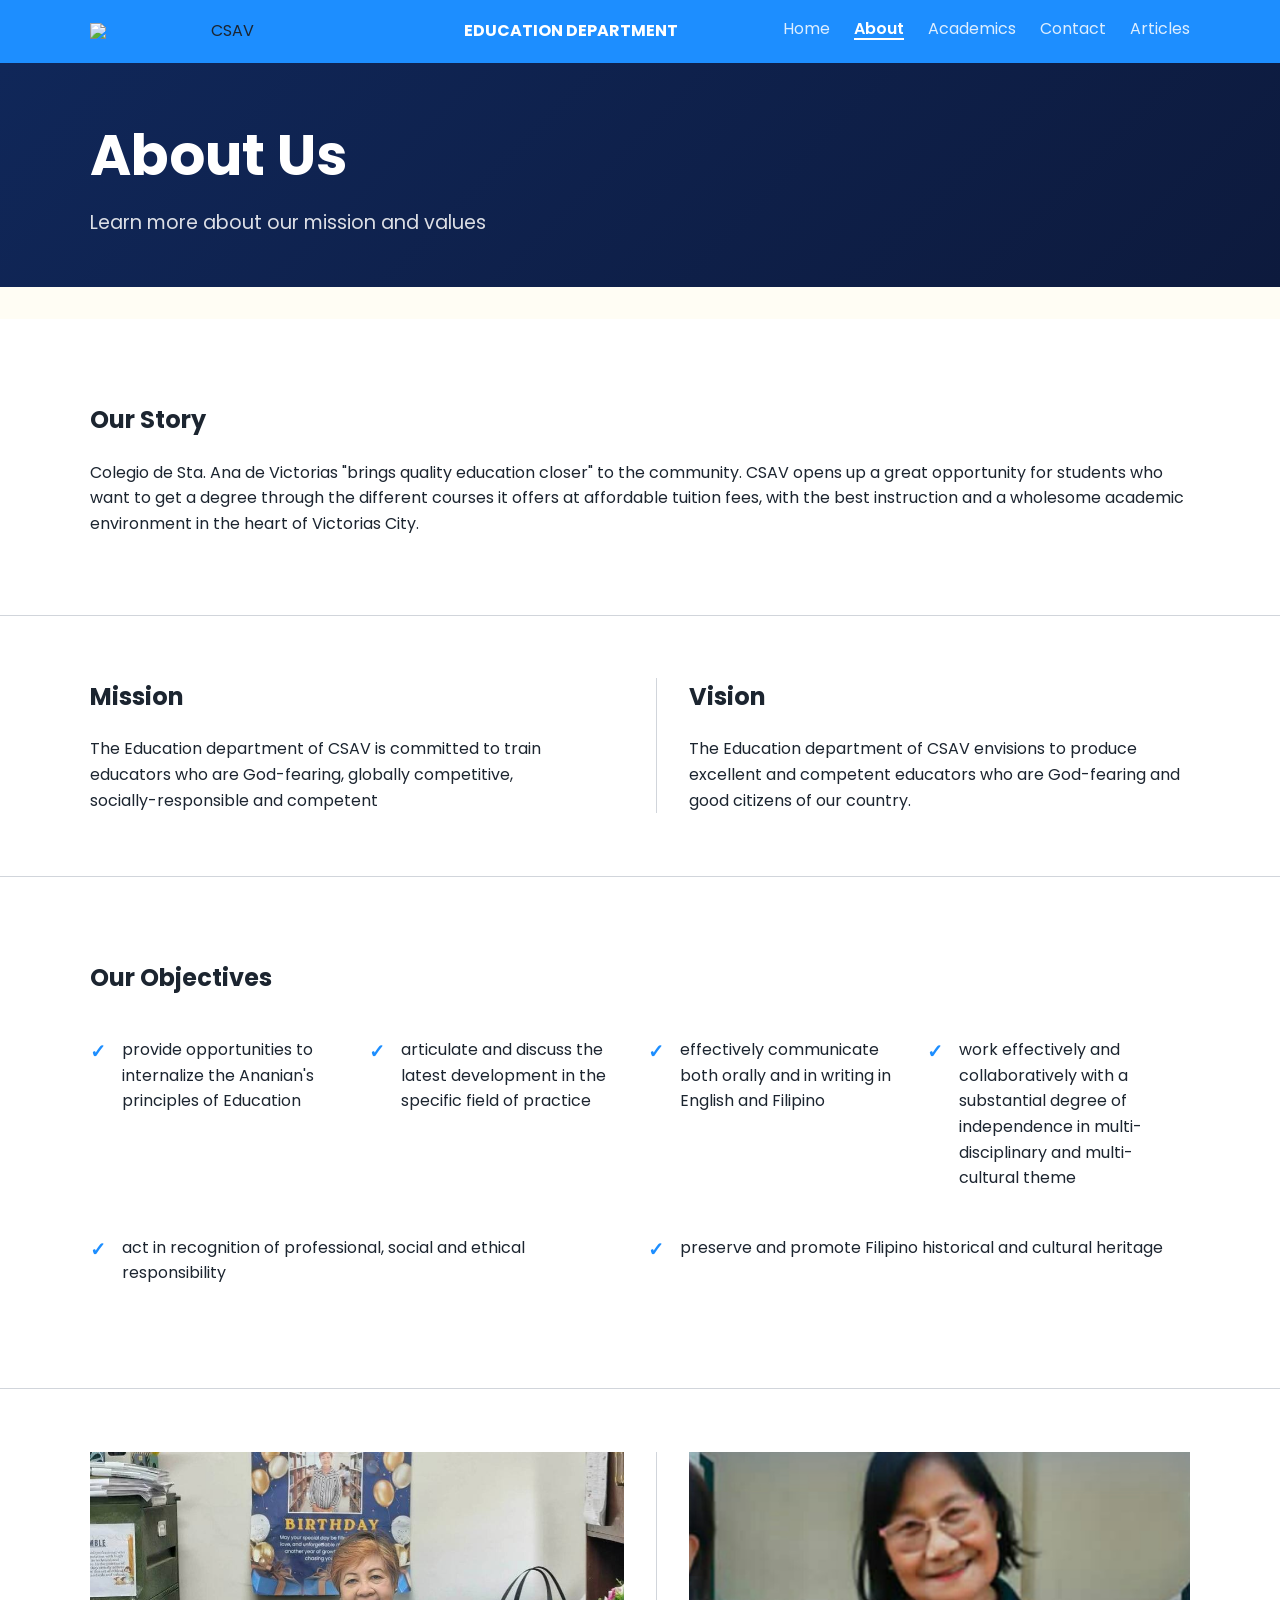
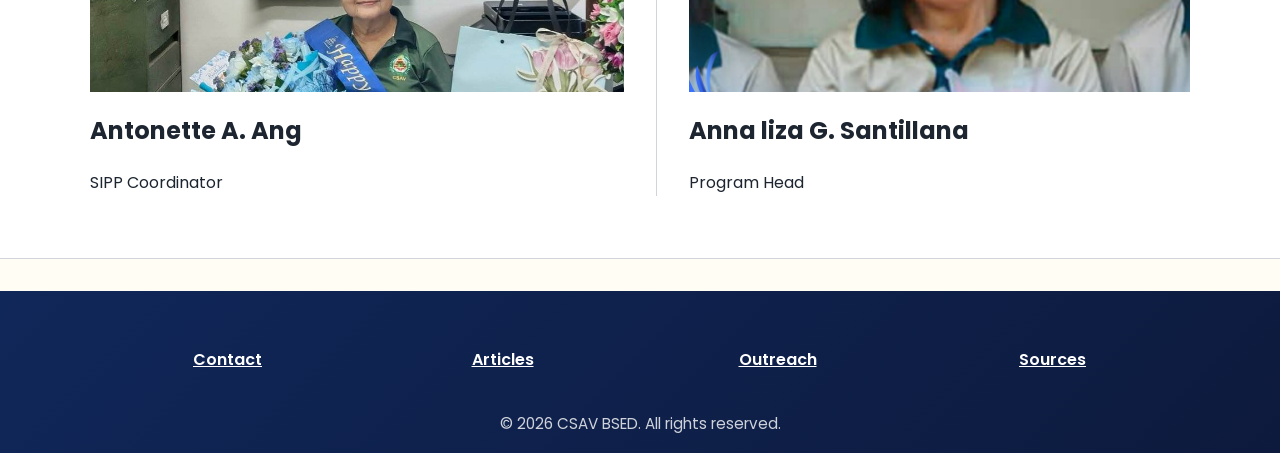
==== commit 16b0e0f9: "Merge branch 'layout' of https://github.com/sunooooow/First-Website into layout" ====
--- a/Webdesign/about.html
+++ b/Webdesign/about.html
@@ -12,7 +12,9 @@
 
   <header class="header">
     <div class="container header__inner">
-      <a href="index.html" class="header__logo">CSAV EDUCATION DEPARTMENT</a>
+      <img src="img/csavlogoo.jpg">
+      <abbr>CSAV</abbr><br>
+      <a href="index.html" class="header__logo">EDUCATION DEPARTMENT</a>
       <nav class="header__nav">
         <a href="index.html">Home</a>
         <a href="about.html" class="active">About</a>
--- a/Webdesign/styles.css
+++ b/Webdesign/styles.css
@@ -35,6 +35,8 @@
   top: 0;
   z-index: 10;
 }
+
+
 
 .header__inner {
   display: flex;
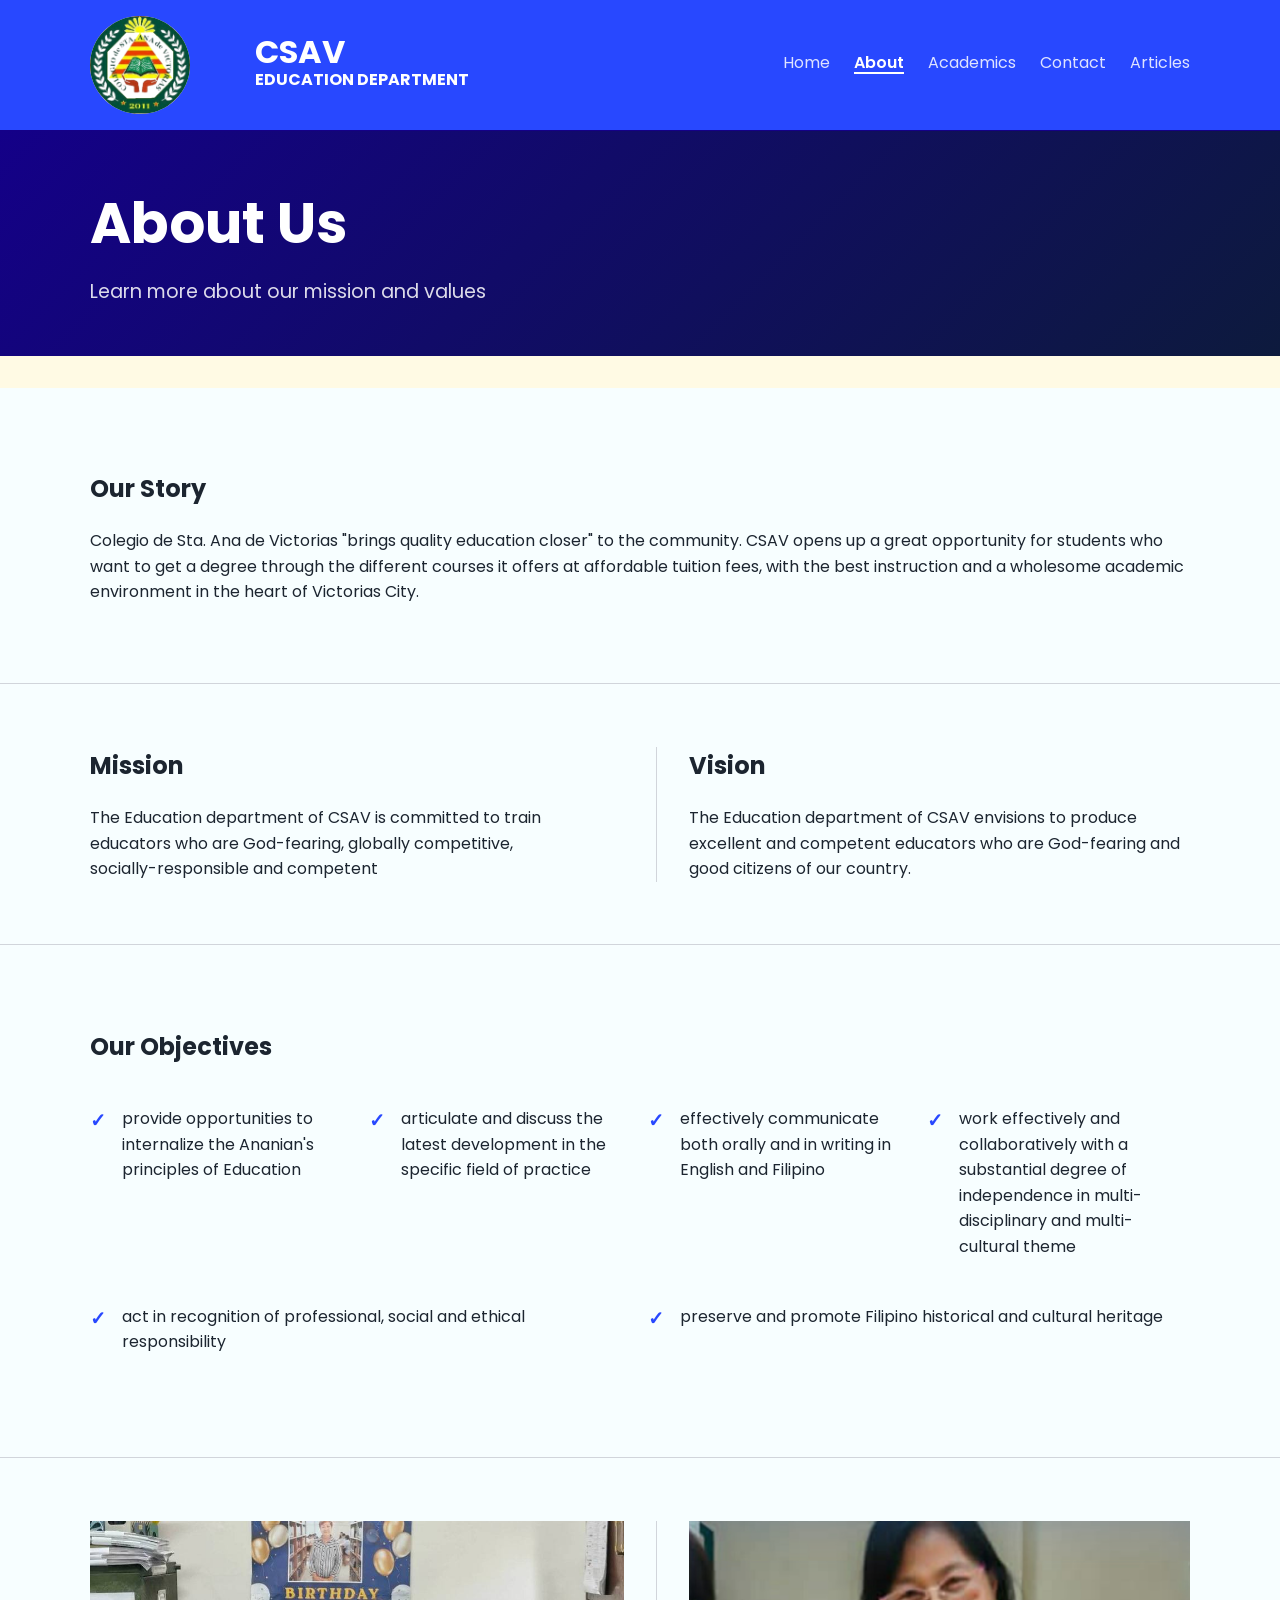
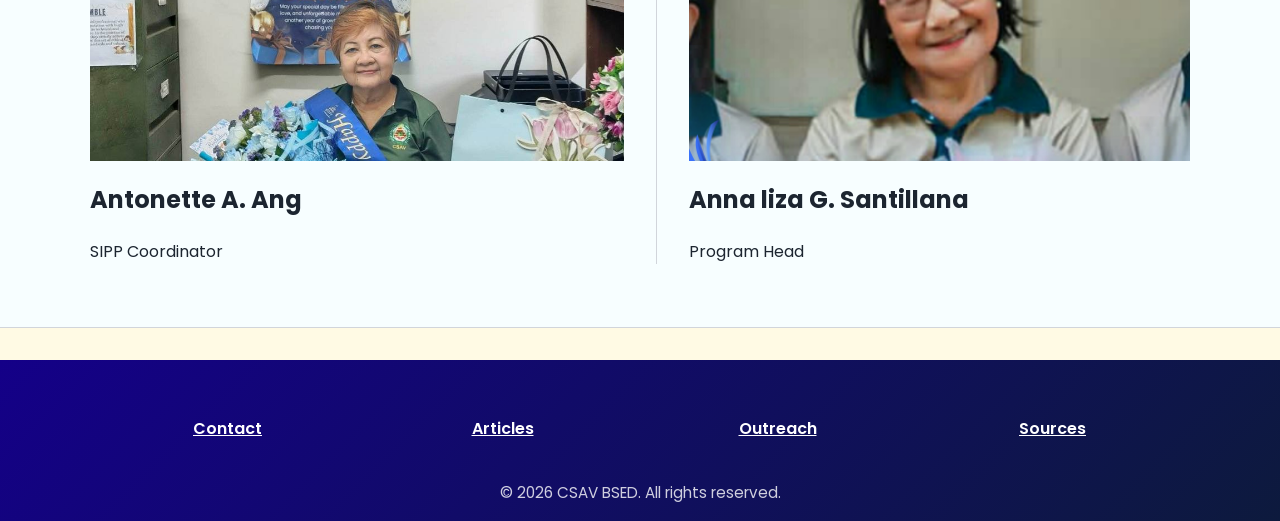
==== commit 9bedc98d: "ooooooooooooop" ====
--- a/Webdesign/about.html
+++ b/Webdesign/about.html
@@ -12,9 +12,8 @@
 
   <header class="header">
     <div class="container header__inner">
-      <img src="img/csavlogoo.jpg">
-      <abbr>CSAV</abbr><br>
-      <a href="index.html" class="header__logo">EDUCATION DEPARTMENT</a>
+<img src="img/csavlogo.png">
+      <a href="index.html" class="header__logo"><h1 class="csavT">CSAV</h1><h4 class="csavD">EDUCATION DEPARTMENT</h4></a>
       <nav class="header__nav">
         <a href="index.html">Home</a>
         <a href="about.html" class="active">About</a>
--- a/Webdesign/styles.css
+++ b/Webdesign/styles.css
@@ -1,24 +1,26 @@
 @import url('https://fonts.googleapis.com/css2?family=Poppins:wght@400;600;700&display=swap');
 
 :root {
-  --bg: #FFFDF4;
-  --surface: #ffffff;
+  --bg: #fffae4;
+  --surface: #f7feff;
   --text: #1c2530;
-  --muted: #6b7280;
-  --accent: #1D8EFF;
-  --secondary: #102759;
+  --muted: #003091;
+  --accent: #2848ff;
+  --secondary: #140088;
 }
 
 * {
   box-sizing: border-box;
+
 }
 
 body {
   margin: 0;
-  font-family: 'Poppins', 'Futura', -apple-system, BlinkMacSystemFont, sans-serif;
+  font-family: 'Poppins', 'Futura', -apple-system, 'BlinkMacSystemFont', sans-serif;
   background: var(--bg);
   color: var(--text);
   line-height: 1.6;
+
 }
 
 .container {
@@ -28,12 +30,22 @@
 }
 
 
+img[src="img/csavlogo.png"] {
+  width: 100px;
+  height: auto;
+  margin-right: -250px;
+  background: white;
+  border-radius: 50%;
+}
+
 .header {
   background: var(--accent);
-  border-bottom: 1px solid var(--accent);
+  border-bottom: 1px solid var(--secondary);
   position: sticky;
   top: 0;
-  z-index: 10;
+  z-index: 100;
+
+
 }
 
 
@@ -43,12 +55,15 @@
   align-items: center;
   justify-content: space-between;
   padding: 1rem 0;
+  line-height: 0.3;
+  
 }
 
 .header__logo {
   font-weight: 700;
   color: #ffffff;
   text-decoration: none;
+  text-align: left;
 }
 
 .header__nav {
@@ -58,12 +73,14 @@
 
 .header__nav a {
   color: rgba(255, 255, 255, 0.85);
-  text-decoration: none;
+  text-decoration: none ;
   transition: color 0.2s ease;
+ 
 }
 
 .header__nav a:hover {
-  color: #ffffff;
+  color: var(--secondary);
+  text-decoration: underline ;
 }
 
 .header__nav a {
@@ -99,6 +116,7 @@
   text-shadow: 0 2px 12px rgba(0, 0, 0, 0.568);
   text-align: left;
   margin-left: 0%;
+  
 }
 
 
@@ -142,8 +160,7 @@
 .mainAb {
   margin: 0 0 1rem;
   font-size: clamp(1rem, 3vw, 2rem);
-  text-shadow: 0 2px 12px rgba(0, 0, 0, 0.568);
-  color: var(--secondary);
+  text-shadow: 0 2px 12px rgba(0, 68, 255, 0.671);
 }
 
 .indeximg1 {
@@ -165,6 +182,7 @@
   background: var(--surface);
   padding: 3.9rem 0;
   border-bottom: 1px solid #d1d5db;
+
 ;
 }
 
@@ -210,6 +228,8 @@
   gap: 2rem;
   align-items: center;
 }
+
+
 
 .image-text-section__image img {
   display: block;
@@ -341,6 +361,8 @@
   padding: 2rem;
   border-radius: 8px;
   box-shadow: 0 2px 8px rgba(0, 0, 0, 0.05);
+  margin-left: 30px;
+  margin-right: 30px;
 }
 
 .contact-info h2 {
@@ -597,13 +619,14 @@
 
 .outreach-header {
   margin-bottom: 1.25rem;
+  margin-left: 200px;
 }
 
 .outreach-gallery {
-  column-count: 3;
+  column-count: 4;
   column-gap: 1.25rem;
   width: 100%;
-  margin-left: auto;
+  margin-left: 200px;
   margin-right: auto;
   text-align: center;
 }
@@ -638,6 +661,7 @@
   color: inherit;
   text-decoration: none;
   display: block;
+
 }
 
 .outreach-card__img {
@@ -645,10 +669,11 @@
   height: auto;
   display: block;
   background: #f3f4f6;
+  
 }
 
 .outreach-card__content {
-  padding: 0.75rem 0.9rem 1rem;
+  padding: 0 0 0;
 }
 
 
@@ -659,7 +684,7 @@
   display: block;
   background: #f3f4f6;
   margin-top: 0;
-  vertical-align: top;
+
 }
 
 .outreach-card__title {
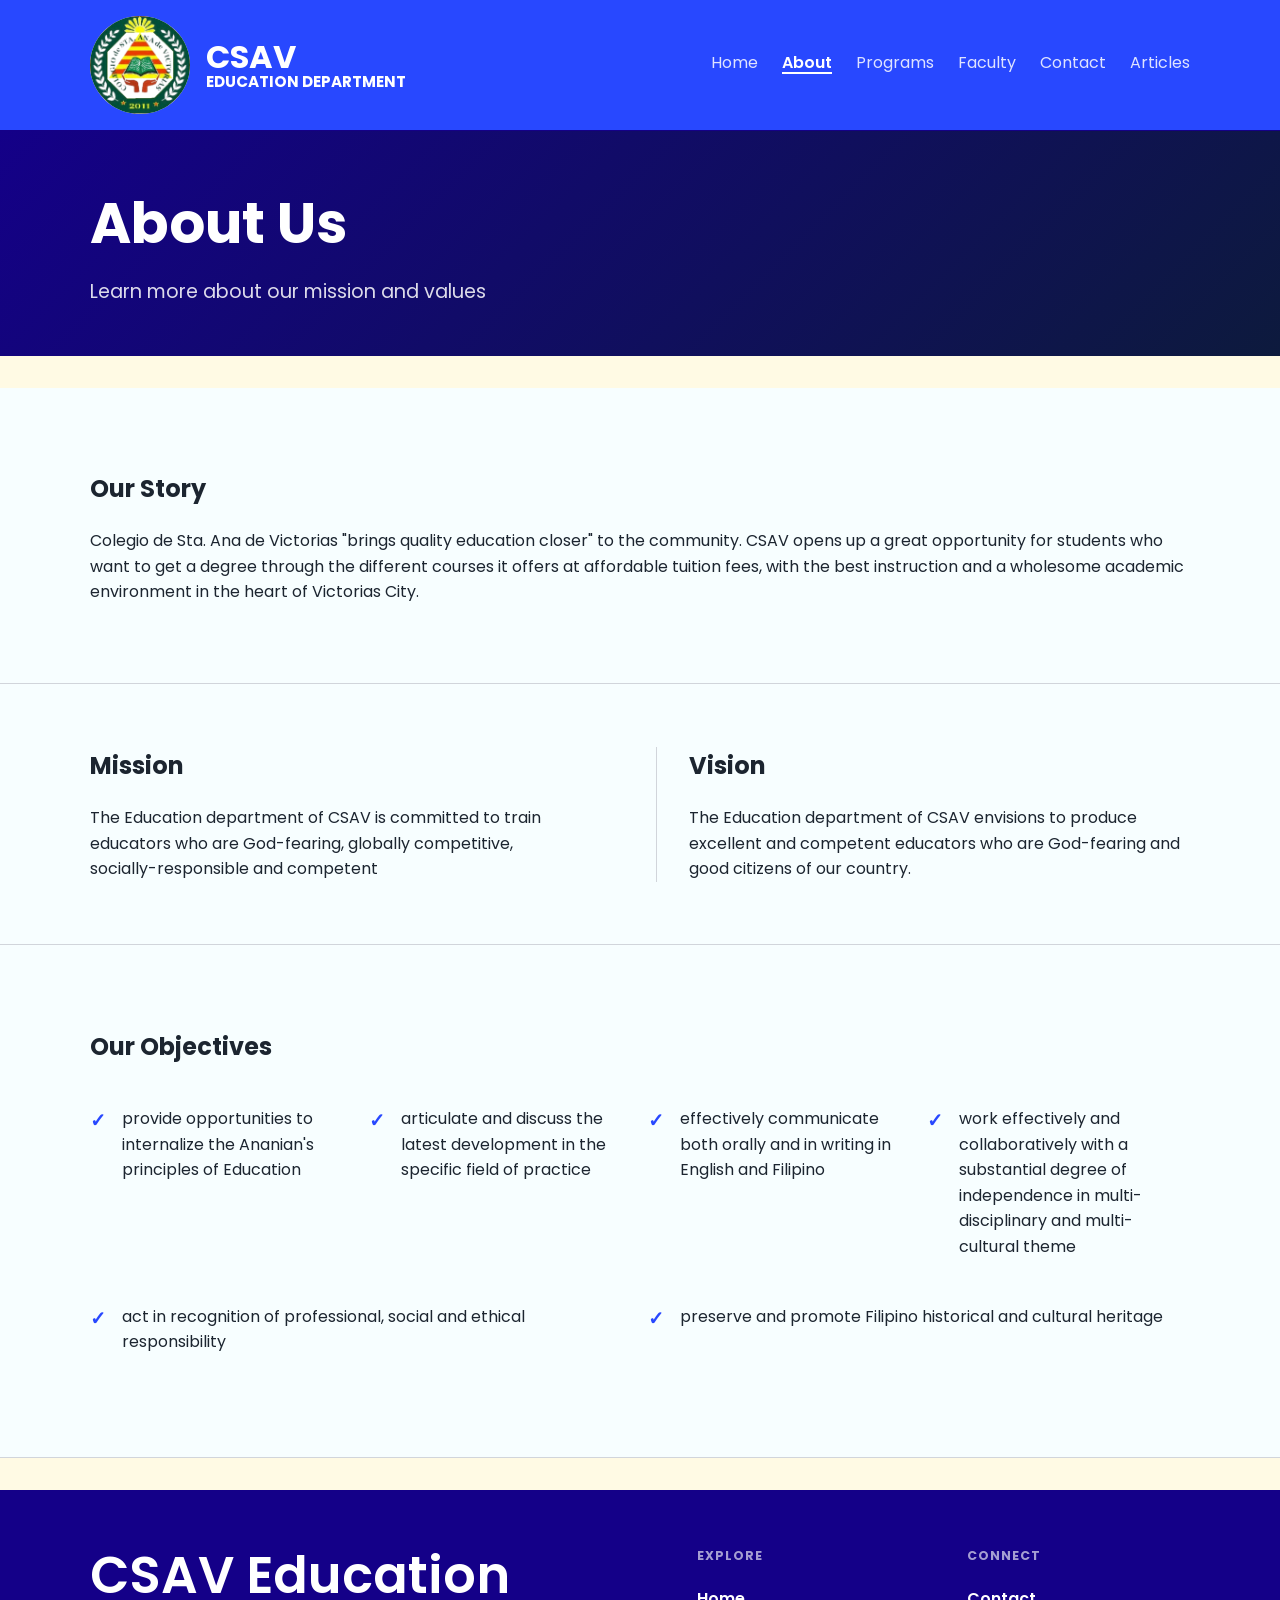
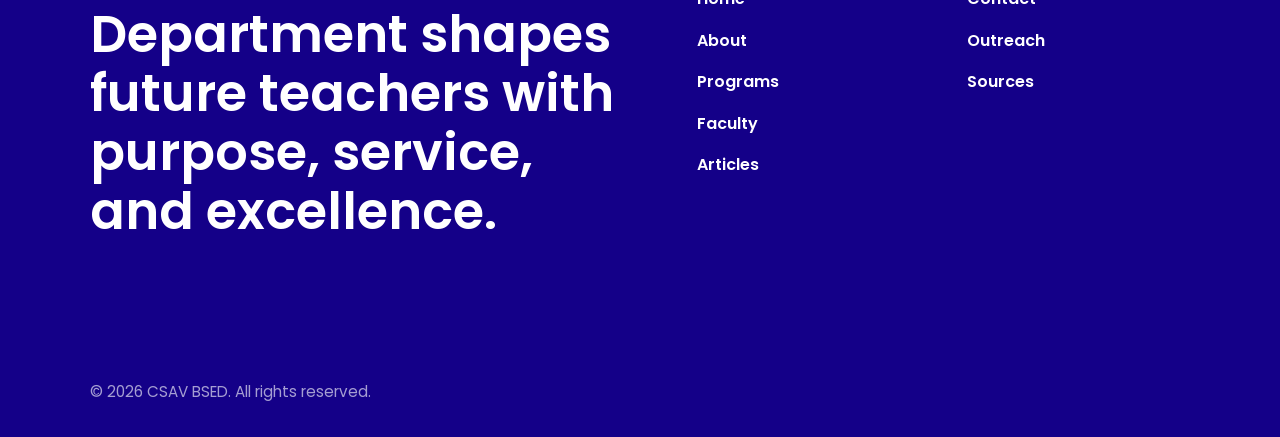
==== commit e63da0d8: "dawdwdw" ====
--- a/Webdesign/about.html
+++ b/Webdesign/about.html
@@ -16,13 +16,27 @@
       <a href="index.html" class="header__logo"><h1 class="csavT">CSAV</h1><h4 class="csavD">EDUCATION DEPARTMENT</h4></a>
       <nav class="header__nav">
         <a href="index.html">Home</a>
-        <a href="about.html" class="active">About</a>
-        <a href="academics.html">Academics</a>
-        <a href="contact.html">Contact</a>
-        <a href="articles.html">Articles</a>
+        <a href="about.html" class="active">About</a>
+        <a href="academics.html">Programs</a>
+        <a href="faculty.html">Faculty</a>
+        <a href="contact.html">Contact</a>
+        <a href="articles.html">Articles</a>
       </nav>
     </div>
   </header>
+
+   <div class="mobile-menu" id="mobileMenu">
+    
+
+      <nav class="header__nav">
+        <a href="index.html" class="mobile-link">Home</a>
+        <a href="about.html"class="mobile-link" >About</a>
+        <a href="academics.html" class="mobile-link">Programs</a>
+        <a href="faculty.html" class="mobile-link">Faculty</a>
+        <a href="contact.html" class="mobile-link">Contact</a>
+        <a href="articles.html" class="mobile-link">Articles</a>
+    </div>
+
 
   <main>
     <section class="page-hero">
@@ -67,33 +81,34 @@
       </div>
     </section>
 
-    <section class="P1">
-      <div class="container about-columns">
-        <article class="about-column image-text-card">
-          <img src="img/antonetteang.jpg" alt="CSAV school campus" />
-          <h2>Antonette A. Ang</h2>
-          <p>SIPP Coordinator</p>
-        </article>
-
-        <article class="about-column image-text-card">
-          <img src="img/lyza.jpg  " alt="CSAV school campus" />
-          <h2>Anna liza G. Santillana</h2>
-          <p>Program Head</p>
-        </article>
-      </div>
-    </section>
   </main>
 
-  <footer class="footer">
-    <div class="container">
-      <nav class="footer__nav" aria-label="Footer navigation">
-        <a href="contact.html">Contact</a>
-        <a href="articles.html">Articles</a>
-        <a href="outreach.html">Outreach</a>
-        <a href="sources.html">Sources</a>
-      </nav>
-      <p class="footer__copy">&copy; 2026 CSAV BSED. All rights reserved.</p>
-    </div>
-  </footer>
+  <footer class="footer">
+    <div class="container footer__inner">
+      <div class="footer__brand">
+        <p class="footer__tagline">CSAV Education Department shapes future teachers with purpose, service, and excellence.</p>
+      </div>
+
+      <div class="footer__columns">
+        <nav class="footer__nav" aria-label="Explore">
+          <h2 class="footer__heading">Explore</h2>
+          <a href="index.html">Home</a>
+          <a href="about.html">About</a>
+          <a href="academics.html">Programs</a>
+          <a href="faculty.html">Faculty</a>
+          <a href="articles.html">Articles</a>
+        </nav>
+
+        <nav class="footer__nav" aria-label="Connect">
+          <h2 class="footer__heading">Connect</h2>
+          <a href="contact.html">Contact</a>
+          <a href="outreach.html">Outreach</a>
+          <a href="sources.html">Sources</a>
+        </nav>
+      </div>
+
+      <p class="footer__copy">&copy; 2026 CSAV BSED. All rights reserved.</p>
+    </div>
+  </footer>
 </body>
 </html>
--- a/Webdesign/styles.css
+++ b/Webdesign/styles.css
@@ -9,34 +9,45 @@
   --secondary: #140088;
 }
 
-* {
-  box-sizing: border-box;
-
-}
-
-body {
-  margin: 0;
-  font-family: 'Poppins', 'Futura', -apple-system, 'BlinkMacSystemFont', sans-serif;
-  background: var(--bg);
-  color: var(--text);
-  line-height: 1.6;
-
-}
-
-.container {
-  width: min(1100px, calc(100% - 2rem));
-  margin: 0 auto;
- 
-}
-
-
-img[src="img/csavlogo.png"] {
-  width: 100px;
-  height: auto;
-  margin-right: -250px;
-  background: white;
-  border-radius: 50%;
-}
+* {
+  box-sizing: border-box;
+
+}
+
+.mobile-menu {
+  display: none;
+  background: rgba(5,0,0,0.98);
+  backdrop-filter: blur(20px);
+}
+
+body {
+  margin: 0;
+  font-family: 'Poppins', 'Futura', -apple-system, 'BlinkMacSystemFont', sans-serif;
+  background: var(--bg);
+  color: var(--text);
+  line-height: 1.6;
+  overflow-x: hidden;
+
+}
+
+.container {
+  width: min(1100px, calc(100% - 2rem));
+  margin: 0 auto;
+ 
+}
+
+img {
+  max-width: 100%;
+}
+
+
+img[src="img/csavlogo.png"] {
+  width: 100px;
+  height: auto;
+  background: white;
+  border-radius: 50%;
+  flex: 0 0 auto;
+}
 
 .header {
   background: var(--accent);
@@ -50,26 +61,45 @@
 
 
 
-.header__inner {
-  display: flex;
-  align-items: center;
-  justify-content: space-between;
-  padding: 1rem 0;
-  line-height: 0.3;
-  
-}
-
-.header__logo {
-  font-weight: 700;
-  color: #ffffff;
-  text-decoration: none;
-  text-align: left;
-}
-
-.header__nav {
-  display: flex;
-  gap: 1.5rem;
-}
+.header__inner {
+  display: flex;
+  align-items: center;
+  justify-content: space-between;
+  gap: 1rem;
+  padding: 1rem 0;
+  line-height: 1.1;
+  
+}
+
+.header__logo {
+  font-weight: 700;
+  color: #ffffff;
+  text-decoration: none;
+  text-align: left;
+  min-width: 0;
+  margin-right: auto;
+}
+
+.csavT,
+.csavD {
+  margin: 0;
+}
+
+.csavT {
+  font-size: clamp(1.3rem, 4vw, 2rem);
+}
+
+.csavD {
+  font-size: clamp(0.7rem, 2vw, 0.95rem);
+}
+
+.header__nav {
+  display: flex;
+  align-items: center;
+  justify-content: flex-end;
+  flex-wrap: wrap;
+  gap: 1.5rem;
+}
 
 .header__nav a {
   color: rgba(255, 255, 255, 0.85);
@@ -130,16 +160,14 @@
   margin-left: 0%;
 }
 
-.hero__description {
-  color: rgba(255, 255, 255, 0.92);
-  max-width: 720px;
-  margin: 0 auto 1rem;
-  font-size: 1.1rem;
-  text-shadow: 0 2px 8px rgba(0, 0, 0, 0.568);
-  float: left;
-  text-align: left;
-  margin-left: 0%;
-}
+.hero__description {
+  color: rgba(255, 255, 255, 0.92);
+  max-width: 720px;
+  margin: 0 0 1rem;
+  font-size: 1.1rem;
+  text-shadow: 0 2px 8px rgba(0, 0, 0, 0.568);
+  text-align: left;
+}
 
 .hero__body {
   color: var(--muted);
@@ -157,26 +185,27 @@
   color: var(--secondary);
 }
 
-.mainAb {
-  margin: 0 0 1rem;
-  font-size: clamp(1rem, 3vw, 2rem);
-  text-shadow: 0 2px 12px rgba(0, 68, 255, 0.671);
-}
-
-.indeximg1 {
-  width: auto;
-  height: 500px;
-  margin-top: 1rem;
-  border-radius: 8px;
-}
-
-.indeximg2 {
-  width: auto;
-  height: 500px;
-  margin-top: 1rem;
-  border-radius: 8px;
-  margin-left: 1rem;
-}
+.mainAb {
+  margin: 0 0 1rem;
+  font-size: clamp(1rem, 3vw, 2rem);
+  text-shadow: 0 2px 12px rgba(0, 68, 255, 0.671);
+  overflow-wrap: anywhere;
+}
+
+.indeximg1 {
+  width: min(100%, 360px);
+  height: auto;
+  margin-top: 1rem;
+  border-radius: 8px;
+}
+
+.indeximg2 {
+  width: min(100%, 360px);
+  height: auto;
+  margin-top: 1rem;
+  border-radius: 8px;
+  margin-left: 1rem;
+}
 
 .P1 {
   background: var(--surface);
@@ -569,67 +598,165 @@
   margin-bottom: 0.35rem;
 }
 
-.sources-list span {
-  color: var(--muted);
-  line-height: 1.6;
-}
-
-.footer {
-  margin-top: 2rem;
-  position: relative;
-  padding-bottom: 4.5rem;
-}
-
-.footer__nav {
-  display: flex;
-  justify-content: space-evenly;
-  flex-wrap: wrap;
-  width: 100%;
-}
-
-.footer__nav a {
-  color: white;
-  flex: 1;
-  font-weight: 600;
-  padding: 0.5rem 0;
-  text-align: center;
-  text-decoration: underline;
-  transition: color 0.2s ease, opacity 0.2s ease;
-}
-
-.footer__nav a:hover {
-  color: var(--accent);
-  opacity: 0.9;
-}
-
-.footer__copy {
-  position: absolute;
-  bottom: 0;
-  left: 0;
-  width: 100%;
-  margin: 0;
-  padding-bottom: 1rem;
-  text-align: center;
-  color: rgba(255, 255, 255, 0.8);
-  font-size: 0.95rem;
-}
+.sources-list span {
+  color: var(--muted);
+  line-height: 1.6;
+}
+
+.faculty-tree {
+  display: flex;
+  flex-direction: column;
+  align-items: center;
+}
+
+.faculty-node,
+.faculty-members {
+  width: min(100%, 720px);
+  background: #ffffff;
+  border: 1px solid rgba(20, 0, 136, 0.15);
+  border-radius: 8px;
+  box-shadow: 0 8px 20px rgba(16, 39, 89, 0.08);
+  text-align: center;
+}
+
+.faculty-node {
+  padding: 1.5rem;
+}
+
+.faculty-node--primary {
+  background: var(--secondary);
+  color: white;
+}
+
+.faculty-node--secondary {
+  background: #eef3ff;
+}
+
+.faculty-node__role {
+  display: block;
+  margin-bottom: 0.45rem;
+  color: inherit;
+  font-size: 0.85rem;
+  font-weight: 700;
+  letter-spacing: 0.08em;
+  text-transform: uppercase;
+  opacity: 0.78;
+}
+
+.faculty-node h2,
+.faculty-members h2 {
+  margin: 0;
+}
+
+.faculty-branch {
+  width: 2px;
+  height: 2rem;
+  background: rgba(20, 0, 136, 0.35);
+}
+
+.faculty-members {
+  margin-top: 2rem;
+  padding: 1.5rem;
+}
+
+.faculty-members h2 {
+  margin-bottom: 1.25rem;
+  color: var(--secondary);
+}
+
+.faculty-members__grid {
+  display: grid;
+  grid-template-columns: repeat(auto-fit, minmax(210px, 1fr));
+  gap: 0.85rem;
+}
+
+.faculty-member {
+  padding: 0.85rem 1rem;
+  background: #f7feff;
+  border: 1px solid rgba(15, 23, 42, 0.1);
+  border-radius: 8px;
+  color: var(--text);
+  font-weight: 600;
+  text-align: left;
+}
+
+.footer {
+  margin-top: 2rem;
+  position: relative;
+  background: var(--secondary);
+  padding: 3.5rem 0 2rem;
+}
+
+.footer__inner {
+  display: grid;
+  grid-template-columns: minmax(260px, 1.1fr) minmax(300px, 1fr);
+  gap: 4rem;
+  align-items: start;
+}
+
+.footer__tagline {
+  max-width: 540px;
+  margin: 0 0 1.75rem;
+  color: white;
+  font-size: clamp(2rem, 4vw, 3.4rem);
+  line-height: 1.15;
+  font-weight: 600;
+}
+
+.footer__columns {
+  display: grid;
+  grid-template-columns: repeat(2, minmax(140px, 1fr));
+  gap: 3rem;
+}
+
+.footer__nav {
+  display: flex;
+  flex-direction: column;
+  gap: 1rem;
+}
+
+.footer__heading {
+  margin: 0 0 0.25rem;
+  color: rgba(255, 255, 255, 0.62);
+  font-size: 0.78rem;
+  letter-spacing: 0.08em;
+  text-transform: uppercase;
+}
+
+.footer__nav a {
+  color: white;
+  font-weight: 600;
+  text-decoration: none;
+  transition: color 0.2s ease, opacity 0.2s ease;
+}
+
+.footer__nav a:hover {
+  color: white;
+  opacity: 0.9;
+  text-decoration: underline;
+}
+
+.footer__copy {
+  grid-column: 1 / -1;
+  margin: 3rem 0 0;
+  color: rgba(255, 255, 255, 0.62);
+  font-size: 0.95rem;
+}
 
 /* --- Outreach (Pinterest-style gallery) --- */
 
 
-.outreach-header {
-  margin-bottom: 1.25rem;
-  margin-left: 200px;
-}
-
-.outreach-gallery {
-  column-count: 4;
-  column-gap: 1.25rem;
-  width: 100%;
-  margin-left: 200px;
-  margin-right: auto;
-  text-align: center;
-}
+.outreach-header {
+  margin-bottom: 1.25rem;
+}
+
+.outreach-gallery {
+  column-count: 4;
+  column-gap: 1.25rem;
+  width: 100%;
+  margin-right: auto;
+  text-align: center;
+}
 
 /* Ensure cards/image blocks are centered inside each column */
 .outreach-card,
@@ -712,45 +839,123 @@
   font-weight: 600;
 }
 
-@media (max-width: 960px) {
-  .outreach-gallery {
-    column-count: 2;
-  }
-}
-
-@media (max-width: 720px) {
-  .outreach-gallery {
-    column-count: 1;
-  }
-
-  .header__nav {
-    flex-wrap: wrap;
-    justify-content: center;
-  }
-
-
-
-
-
-  .header__nav a {
-    font-size: 0.9rem;
-  }
+@media (max-width: 960px) {
+  .header__inner {
+    align-items: flex-start;
+    flex-wrap: wrap;
+  }
+
+  .header__nav {
+    width: 100%;
+    justify-content: center;
+    gap: 0.4rem 0.6rem;
+  }
+
+  .hero {
+    padding: 4.5rem 0 3.5rem;
+  }
+
+  .contact-content {
+    grid-template-columns: 1fr;
+  }
+
+  .outreach-gallery {
+    column-count: 2;
+  }
+
+  .footer__inner {
+    grid-template-columns: 1fr;
+    gap: 2.5rem;
+  }
+}
+
+@media (max-width: 720px) {
+  .container {
+    width: min(100% - 1.25rem, 1100px);
+  }
+
+  img[src="img/csavlogo.png"] {
+    width: 42px;
+  }
+
+  .header__inner {
+    justify-content: center;
+    gap: 0.45rem;
+    padding: 0.4rem 0;
+    text-align: center;
+  }
+
+  .header__logo {
+    margin-right: 0;
+    text-align: center;
+  }
+
+  .csavT {
+    font-size: 1rem;
+  }
+
+  .csavD {
+    font-size: 0.55rem;
+  }
+
+  .outreach-gallery {
+    column-count: 1;
+  }
+
+  .header__nav {
+    display: flex;
+    flex-direction: row;
+    flex-wrap: wrap;
+    justify-content: center;
+    gap: 0.15rem 0.45rem;
+  }
+
+  .header__nav a {
+    font-size: clamp(0.52rem, 2.1vw, 0.68rem);
+    padding: 0.2rem 0.1rem;
+    overflow-wrap: anywhere;
+  }
 
   .header__nav a.active {
     border-bottom: none;
   }
 
-  .footer__nav {
-    gap: 0.75rem;
-  }
-
-  .footer__nav a {
-    flex: 1 1 40%;
-  }
-
-  .section {
-    padding: 1.5rem;
-  }
+  .footer__nav {
+    gap: 0.75rem;
+  }
+
+  .section {
+    padding: 1.5rem 0;
+  }
+
+  .P1 {
+    padding: 2rem 0;
+  }
+
+  .hero h1 {
+    font-size: clamp(2rem, 12vw, 3rem);
+  }
+
+  .hero__subtitle {
+    font-size: 1.1rem;
+  }
+
+  .hero__description {
+    font-size: 0.98rem;
+  }
+
+  .mainH1 {
+    font-size: clamp(2rem, 10vw, 2.8rem);
+  }
+
+  .indeximg1,
+  .indeximg2 {
+    display: block;
+    width: 100%;
+    max-width: 430px;
+    margin-left: auto;
+    margin-right: auto;
+  }
 
   .about-columns {
     grid-template-columns: 1fr;
@@ -771,8 +976,10 @@
     height: 240px;
   }
 
-  .carousel-slide img {
-    height: 400px;
+.carousel-slide img {
+    height: auto;
+    max-height: 60vh;
+    width: 100%;
   }
 
   .carousel-control {
@@ -780,28 +987,80 @@
     font-size: 1.2rem;
   }
 
-  .contact-content {
-    grid-template-columns: 1fr;
-    gap: 2rem;
-  }
-
-  .articles-wrapper {
-    grid-template-columns: 1fr;
-  }
-
-  .articles-sidebar {
-    order: 2;
-  }
-
-  .articles-main {
-    order: 1;
-  }
-
-  .article-card {
-    padding: 1.5rem;
-  }
-
-  .article-card__title {
-    font-size: 1.2rem;
-  }
-}
+  .contact-content {
+    grid-template-columns: 1fr;
+    gap: 2rem;
+  }
+
+  .contact-info,
+  .contact-form-wrapper {
+    margin-left: 0;
+    margin-right: 0;
+    padding: 1.25rem;
+  }
+
+  .articles-wrapper {
+    grid-template-columns: 1fr;
+    gap: 1rem;
+  }
+
+  .articles-sidebar {
+    order: 1;
+    padding: 1rem;
+  }
+
+  .articles-main {
+    order: 2;
+  }
+
+  .article-card {
+    padding: 1.25rem;
+  }
+
+  .article-card__title {
+    font-size: 1.2rem;
+  }
+
+  .article-card__meta {
+    flex-direction: column;
+    align-items: flex-start;
+    gap: 0.4rem;
+  }
+
+  .outreach-wrapper {
+    width: 100%;
+  }
+
+  .faculty-node,
+  .faculty-members {
+    width: 100%;
+  }
+
+  .faculty-members {
+    padding: 1rem;
+  }
+
+  .faculty-member {
+    text-align: center;
+  }
+}
+
+@media (max-width: 420px) {
+  .header__nav {
+    gap: 0.15rem 0.35rem;
+  }
+
+  .page-hero,
+  .footer {
+    padding: 2rem 0;
+  }
+
+  .footer__columns {
+    grid-template-columns: 1fr;
+    gap: 2rem;
+  }
+
+  .footer__tagline {
+    font-size: 1.9rem;
+  }
+}
